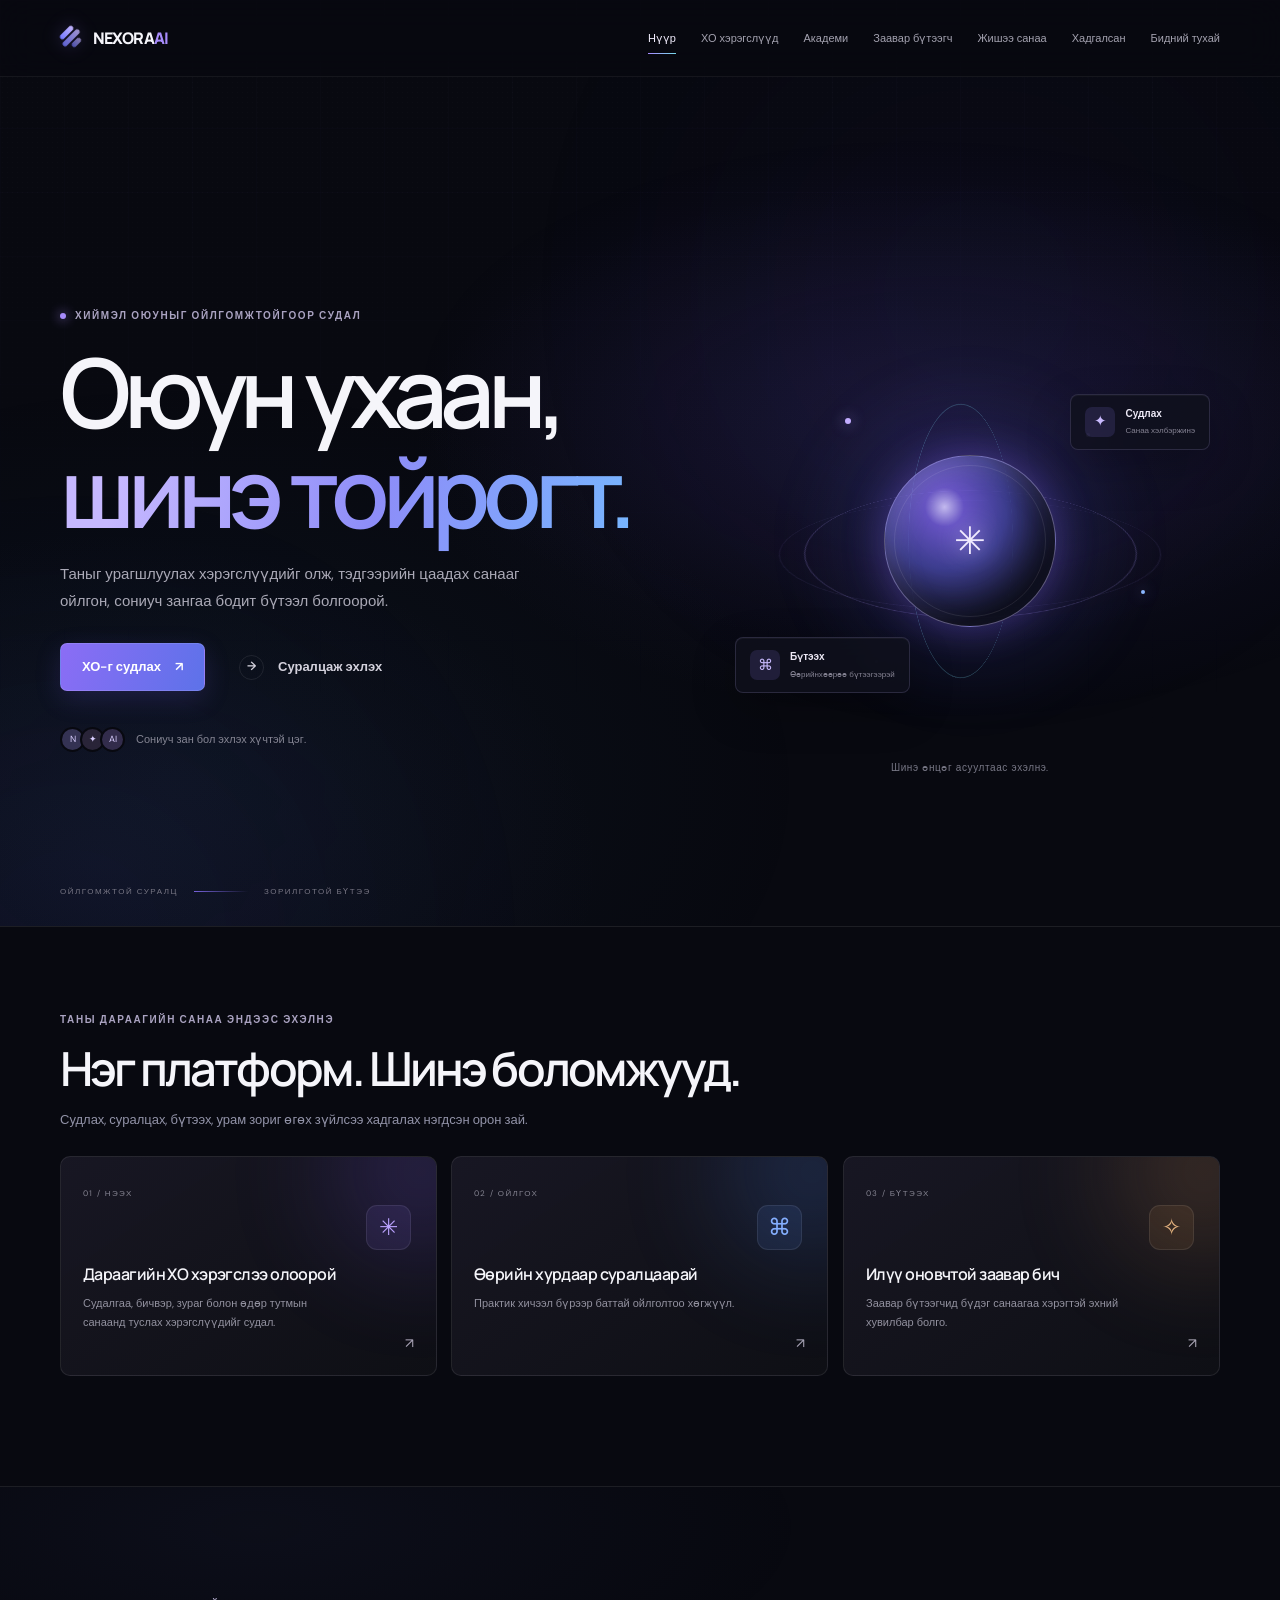
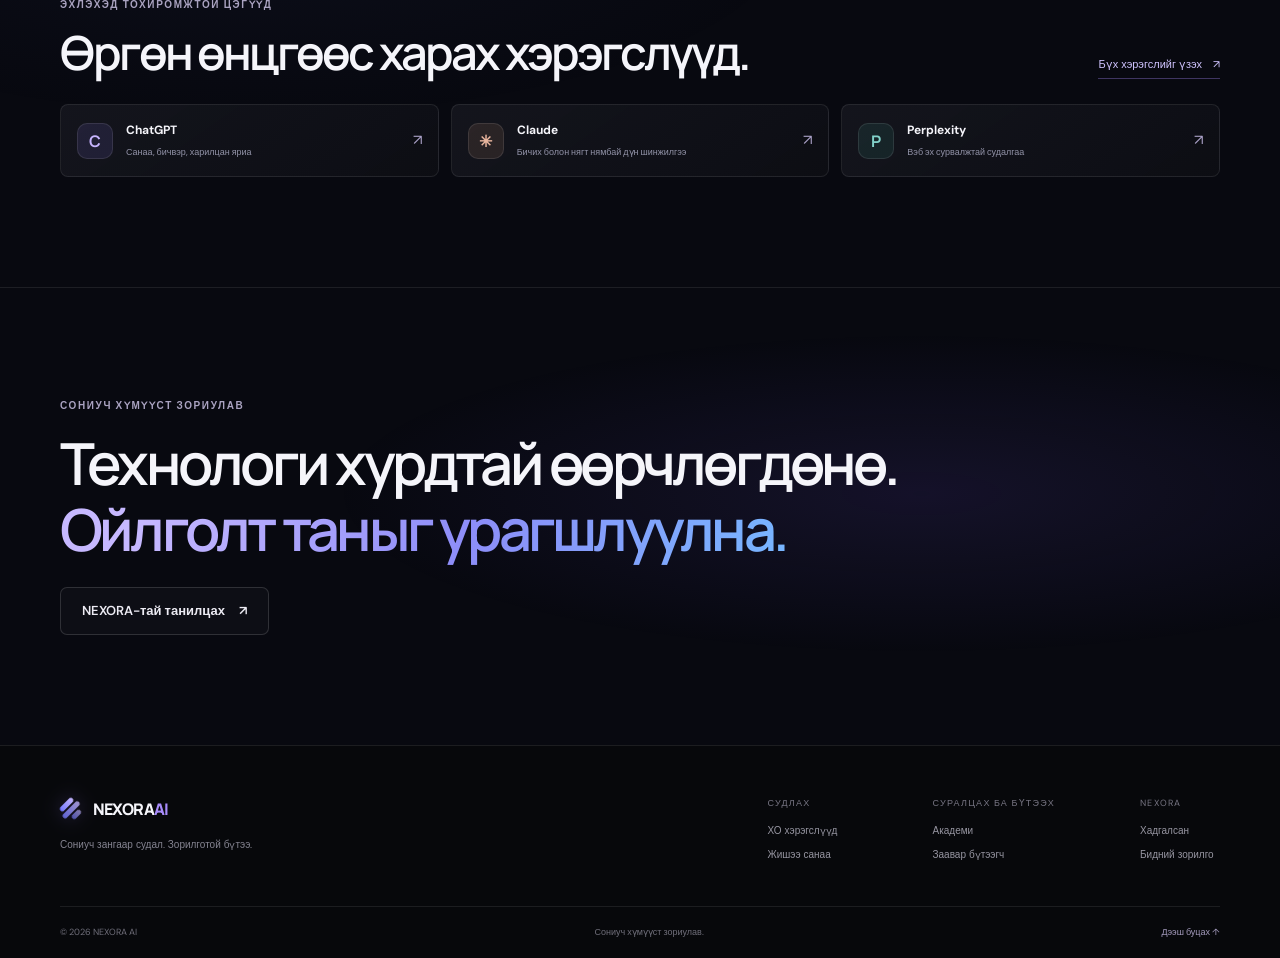
==== index.html @ a9dacac3 "Add files via upload" ====
<!doctype html>
<html lang="mn">
  <head>
    <meta charset="utf-8">
    <meta name="viewport" content="width=device-width, initial-scale=1">
    <meta name="theme-color" content="#080910">
    <meta name="description" content="NEXORA AI-тай хамт хиймэл оюуныг судалж, хэрэгтэй хэрэгслүүдийг олж, ойлгомжтой суралцан, санаагаа бүтээгээрэй.">
    <title>NEXORA AI — Оюун ухааны тойрогт</title>
    <link rel="preconnect" href="https://fonts.googleapis.com">
    <link rel="preconnect" href="https://fonts.gstatic.com" crossorigin>
    <link href="https://fonts.googleapis.com/css2?family=DM+Sans:wght@400;500;600;700&family=Manrope:wght@400;500;600;700;800&display=swap" rel="stylesheet">
    <link rel="stylesheet" href="css/style.css">
    <link rel="stylesheet" href="css/multipage.css">
    <script src="js/navigation.js" defer></script>
    <script src="js/tools.js" defer></script>
    <script src="js/prompts.js" defer></script>
    <script src="js/main.js" defer></script>
  </head>
  <body data-page="home">
    <a class="skip-link" href="#main">Үндсэн агуулга руу шилжих</a>
    <div id="site-header"></div>
    <main id="main">
      <section class="hero section-shell home-hero">
        <div class="hero-glow hero-glow-one" aria-hidden="true"></div>
        <div class="hero-glow hero-glow-two" aria-hidden="true"></div>
        <div class="hero-grid container">
          <div class="hero-copy reveal">
            <p class="eyebrow"><span class="eyebrow-dot"></span> Хиймэл оюуныг ойлгомжтойгоор судал</p>
            <h1>Оюун ухаан,<br><span class="gradient-text">шинэ тойрогт.</span></h1>
            <p class="hero-lede">Таныг урагшлуулах хэрэгслүүдийг олж, тэдгээрийн цаадах санааг ойлгон, сониуч зангаа бодит бүтээл болгоорой.</p>
            <div class="hero-actions">
              <a class="button button-primary magnetic" href="explore.html">ХО-г судлах <span aria-hidden="true">↗</span></a>
              <a class="button button-quiet" href="academy.html"><span class="play-icon" aria-hidden="true">→</span> Суралцаж эхлэх</a>
            </div>
            <div class="hero-proof"><div class="avatar-stack" aria-hidden="true"><span>N</span><span>✦</span><span>AI</span></div><p>Сониуч зан бол эхлэх хүчтэй цэг.</p></div>
          </div>
          <div class="hero-art hero-orb reveal" aria-label="Тойрог цагирагуудаар хүрээлэгдсэн, гэрэлтэх хиймэл оюуны цөм">
            <div class="orb-halo"></div><div class="orb-ring orb-ring-a"></div><div class="orb-ring orb-ring-b"></div><div class="orb-ring orb-ring-c"></div>
            <div class="orb-core"><span>✳</span></div>
            <span class="orb-particle particle-a"></span><span class="orb-particle particle-b"></span><span class="orb-particle particle-c"></span><span class="orb-particle particle-d"></span>
            <div class="orb-card orb-card-top"><span class="orb-card-icon">✦</span><span><b>Судлах</b><small>Санаа хэлбэржинэ</small></span></div>
            <div class="orb-card orb-card-bottom"><span class="orb-card-icon">⌘</span><span><b>Бүтээх</b><small>Өөрийнхөөрөө бүтээгээрэй</small></span></div>
            <span class="art-caption">Шинэ өнцөг асуултаас эхэлнэ.</span>
          </div>
        </div>
        <div class="hero-bottom container"><span>ОЙЛГОМЖТОЙ СУРАЛЦ</span><span class="hero-bottom-line"></span><span>ЗОРИЛГОТОЙ БҮТЭЭ</span></div>
      </section>

      <section class="section section-featured">
        <div class="container">
          <div class="section-heading reveal"><div><p class="eyebrow">Таны дараагийн санаа эндээс эхэлнэ</p><h2>Нэг платформ. Шинэ боломжууд.</h2><p class="section-intro">Судлах, суралцах, бүтээх, урам зориг өгөх зүйлсээ хадгалах нэгдсэн орон зай.</p></div></div>
          <div class="featured-grid">
            <a class="featured-card featured-purple reveal" href="explore.html"><span class="feature-index">01 / НЭЭХ</span><span class="feature-symbol symbol-purple" aria-hidden="true">✳</span><h3>Дараагийн ХО хэрэгслээ олоорой</h3><p>Судалгаа, бичвэр, зураг болон өдөр тутмын санаанд туслах хэрэгслүүдийг судал.</p><span class="card-arrow" aria-hidden="true">↗</span></a>
            <a class="featured-card featured-blue reveal" href="academy.html"><span class="feature-index">02 / ОЙЛГОХ</span><span class="feature-symbol symbol-blue" aria-hidden="true">⌘</span><h3>Өөрийн хурдаар суралцаарай</h3><p>Практик хичээл бүрээр баттай ойлголтоо хөгжүүл.</p><span class="card-arrow" aria-hidden="true">↗</span></a>
            <a class="featured-card featured-amber reveal" href="prompt-studio.html"><span class="feature-index">03 / БҮТЭЭХ</span><span class="feature-symbol symbol-amber" aria-hidden="true">✧</span><h3>Илүү оновчтой заавар бич</h3><p>Заавар бүтээгчид бүдэг санаагаа хэрэгтэй эхний хувилбар болго.</p><span class="card-arrow" aria-hidden="true">↗</span></a>
          </div>
        </div>
      </section>

      <section class="section home-tools">
        <div class="container">
          <div class="section-heading reveal"><div><p class="eyebrow">Эхлэхэд тохиромжтой цэгүүд</p><h2>Өргөн өнцгөөс харах хэрэгслүүд.</h2></div><a class="text-link" href="explore.html">Бүх хэрэгслийг үзэх <span aria-hidden="true">↗</span></a></div>
          <div class="home-tool-grid">
            <a class="home-tool-card reveal" href="explore.html"><span class="tool-logo tone-violet">C</span><span><b>ChatGPT</b><small>Санаа, бичвэр, харилцан яриа</small></span><span class="card-arrow">↗</span></a>
            <a class="home-tool-card reveal" href="explore.html"><span class="tool-logo tone-coral">✳</span><span><b>Claude</b><small>Бичих болон нягт нямбай дүн шинжилгээ</small></span><span class="card-arrow">↗</span></a>
            <a class="home-tool-card reveal" href="explore.html"><span class="tool-logo tone-teal">P</span><span><b>Perplexity</b><small>Вэб эх сурвалжтай судалгаа</small></span><span class="card-arrow">↗</span></a>
          </div>
        </div>
      </section>
      <section class="section home-manifesto">
        <div class="container manifesto-layout reveal"><p class="eyebrow">Сониуч хүмүүст зориулав</p><h2>Технологи хурдтай өөрчлөгдөнө.<br><span class="gradient-text">Ойлголт таныг урагшлуулна.</span></h2><a class="button button-outline" href="about.html">NEXORA-тай танилцах <span aria-hidden="true">↗</span></a></div>
      </section>
    </main>
    <div id="site-footer"></div>
  </body>
</html>
---- css/style.css ----
:root {
  color-scheme: dark;
  --bg: #080910;
  --surface: #0d0f19;
  --surface-raised: #141724;
  --line: rgba(255, 255, 255, 0.085);
  --text: #f5f5fa;
  --muted: #9293a8;
  --faint: #696a78;
  --purple: #9b7bff;
  --blue: #648bff;
  --font-display: "Manrope", "DM Sans", sans-serif;
  --font-body: "DM Sans", sans-serif;
  --container: 1160px;
}

* { box-sizing: border-box; }
html { scroll-behavior: smooth; scroll-padding-top: 86px; }
body { margin: 0; background: var(--bg); color: var(--text); font-family: var(--font-body); font-size: 15px; line-height: 1.65; -webkit-font-smoothing: antialiased; }
body::before { position: fixed; inset: 0; z-index: -1; background-image: radial-gradient(rgba(255,255,255,.028) .65px, transparent .65px); background-size: 5px 5px; content: ""; pointer-events: none; }
a { color: inherit; text-decoration: none; }
button, input, textarea { font: inherit; }
button, a { -webkit-tap-highlight-color: transparent; }
button:focus-visible, a:focus-visible, input:focus-visible, textarea:focus-visible, summary:focus-visible { outline: 2px solid #a78bfa; outline-offset: 4px; }
::selection { color: #fff; background: #6650bd; }
.container { width: min(var(--container), calc(100% - 48px)); margin-inline: auto; }
.section-shell { position: relative; overflow: hidden; }
.section { padding: 110px 0; }
.sr-only { position: absolute; width: 1px; height: 1px; overflow: hidden; clip: rect(0,0,0,0); white-space: nowrap; clip-path: inset(50%); }
.skip-link { position: fixed; top: 12px; left: 12px; z-index: 20; padding: 10px 16px; transform: translateY(-160%); border-radius: 8px; background: #fff; color: #08090d; }
.skip-link:focus { transform: translateY(0); }
.site-header { position: fixed; inset: 0 0 auto; z-index: 10; border-bottom: 1px solid transparent; background: rgba(8,9,13,.72); backdrop-filter: blur(18px); transition: border-color .25s, background .25s; }
.site-header.is-scrolled { border-color: var(--line); background: rgba(8,9,13,.92); }
.nav-shell { display: flex; height: 76px; align-items: center; justify-content: space-between; }
.brand { display: inline-flex; align-items: center; gap: 10px; font-family: var(--font-display); font-size: 16px; font-weight: 800; letter-spacing: -.055em; }
.brand-accent { color: #a78bfa; }
.brand-mark { display: inline-flex; width: 23px; height: 23px; align-items: center; justify-content: center; gap: 2px; transform: rotate(45deg); }
.brand-mark span { width: 5px; height: 17px; border-radius: 5px; background: linear-gradient(180deg,#c4b5fd,#7177ff); }
.brand-mark span:nth-child(2) { height: 22px; opacity: .8; }
.brand-mark span:nth-child(3) { height: 11px; opacity: .65; }
.nav-links { display: flex; align-items: center; gap: 31px; }
.nav-links a { color: #a3a2af; font-size: 12px; transition: color .2s; }
.nav-links a:hover, .footer-links a:hover { color: #fff; }
.nav-mobile-contact { display: none; }
.button { display: inline-flex; min-height: 48px; align-items: center; justify-content: center; gap: 14px; padding: 0 21px; border: 1px solid transparent; border-radius: 7px; cursor: pointer; font-size: 13px; font-weight: 600; transition: transform .2s, border-color .2s, background .2s, box-shadow .2s; }
.button:hover { transform: translateY(-2px); }
.button-primary { border-color: rgba(255,255,255,.12); background: linear-gradient(110deg,#8b6df5,#5d72e9); box-shadow: 0 8px 26px rgba(104,87,224,.19); color: #fff; }
.button-primary:hover { box-shadow: 0 10px 32px rgba(104,87,224,.33); }
.button-outline { border-color: rgba(255,255,255,.14); background: rgba(255,255,255,.025); color: #ecebf3; }
.button-outline:hover { border-color: rgba(167,139,250,.55); background: rgba(167,139,250,.08); }
.button-small { min-height: 38px; padding-inline: 15px; font-size: 11px; }
.button-quiet { color: #d3d1dc; }
.play-icon { display: inline-grid; width: 25px; height: 25px; place-items: center; border: 1px solid var(--line); border-radius: 50%; font-size: 12px; }
.menu-toggle { display: none; }

.hero { min-height: 760px; padding-top: 76px; background: radial-gradient(ellipse at 74% 44%,rgba(67,58,139,.16),transparent 40%), radial-gradient(ellipse at 8% 93%,rgba(72,49,131,.11),transparent 30%); }
.hero-grid { position: relative; z-index: 1; display: grid; min-height: 630px; grid-template-columns: 1fr .95fr; align-items: center; gap: 28px; padding-top: 56px; }
.hero-copy { max-width: 580px; padding-bottom: 22px; }
.eyebrow { display: flex; align-items: center; gap: 9px; margin: 0 0 18px; color: #aaa3c1; font-size: 10px; font-weight: 600; letter-spacing: .16em; text-transform: uppercase; }
.eyebrow-dot { width: 6px; height: 6px; border-radius: 50%; background: #a78bfa; box-shadow: 0 0 12px #a78bfa; }
h1, h2, h3, h4, p { margin-top: 0; }
h1, h2, h3 { font-family: var(--font-display); }
h1 { max-width: 670px; margin-bottom: 20px; font-size: clamp(48px,6.3vw,82px); font-weight: 600; letter-spacing: -.075em; line-height: 1.035; }
.gradient-text { background: linear-gradient(105deg,#c6b8ff 12%,#8d8df8 56%,#77b6ff 100%); background-clip: text; -webkit-text-fill-color: transparent; }
.hero-lede { max-width: 485px; margin-bottom: 28px; color: #aaa9b6; font-size: 15px; line-height: 1.8; }
.hero-actions { display: flex; flex-wrap: wrap; align-items: center; gap: 12px; }
.hero-proof { display: flex; align-items: center; gap: 11px; margin-top: 36px; }
.hero-proof p { margin: 0; color: #858593; font-size: 11px; }
.avatar-stack { display: flex; }
.avatar-stack span { display: grid; width: 25px; height: 25px; margin-left: -5px; place-items: center; border: 2px solid var(--bg); border-radius: 50%; background: #292438; color: #d9ceff; font-size: 9px; }
.avatar-stack span:first-child { margin-left: 0; background: #343253; }
.avatar-stack span:last-child { background: #322c4b; }
.hero-art { position: relative; width: min(100%,500px); height: 490px; justify-self: end; }
.art-orbit { position: absolute; top: 50%; left: 50%; border: 1px solid rgba(182,166,255,.16); border-radius: 50%; opacity: .7; transform: translate(-50%,-50%); }
.orbit-outer { width: 395px; height: 395px; box-shadow: 0 0 80px rgba(119,104,224,.08), inset 0 0 70px rgba(119,104,224,.05); }
.orbit-middle { width: 330px; height: 330px; border-color: rgba(153,154,255,.18); }
.orbit-inner { width: 270px; height: 270px; border-color: rgba(138,162,255,.2); }
.hero-art.is-orbit-active .orbit-outer { animation: orbit-pulse 7.2s ease-in-out infinite; }
.hero-art.is-orbit-active .orbit-middle { animation: orbit-pulse 9.1s ease-in-out -2.4s infinite; }
.hero-art.is-orbit-active .orbit-inner { animation: orbit-pulse 6.4s ease-in-out -1.6s infinite; }
.art-center { position: absolute; top: 50%; left: 50%; display: flex; width: 160px; height: 160px; flex-direction: column; align-items: center; justify-content: center; gap: 10px; overflow: hidden; border: 1px solid rgba(191,178,255,.23); border-radius: 50%; background: radial-gradient(circle at 50% 30%,rgba(122,104,229,.23),rgba(17,17,29,.92) 68%); box-shadow: 0 0 65px rgba(123,97,228,.22), inset 0 0 35px rgba(135,116,237,.11); transform: translate(calc(-50% + var(--core-x, 0px)),calc(-50% + var(--core-y, 0px))); transition: transform .22s ease-out; }
.art-center::before { position: absolute; inset: -35%; z-index: 0; border-radius: 50%; background: radial-gradient(circle at var(--light-x,50%) var(--light-y,38%),rgba(185,154,255,.38),transparent 43%), radial-gradient(circle at 55% 60%,rgba(91,93,222,.2),transparent 60%); content: ""; opacity: .7; }
.hero-art.is-orbit-active .art-center { animation: core-breathe 8s ease-in-out infinite; }
.art-center > * { position: relative; z-index: 1; }
.center-spark { color: #c4b5fd; font-size: 36px; line-height: 1; text-shadow: 0 0 25px rgba(184,164,255,.65); transform-origin: center; }
.hero-art.is-orbit-active .center-spark { animation: core-spark-rotate 14s ease-in-out infinite; }
.center-label { color: #c5c1d9; font-size: 8px; letter-spacing: .18em; line-height: 1.6; text-align: center; }
.art-node { position: absolute; z-index: 1; display: flex; min-width: 88px; min-height: 42px; align-items: center; gap: 8px; padding: 0 11px; border: 1px solid rgba(255,255,255,.1); border-radius: 7px; background: rgba(17,18,28,.88); box-shadow: 0 8px 30px rgba(0,0,0,.25); color: #b7aaff; font-size: 9px; transition: border-color .25s,box-shadow .25s,background .25s; }
.art-node:hover { border-color: rgba(177,151,255,.6); background: rgba(30,26,48,.94); box-shadow: 0 8px 30px rgba(0,0,0,.25),0 0 22px rgba(153,120,255,.19); }
.art-node span { color: #9c9baa; font-size: 8px; letter-spacing: .1em; }
.node-top { top: 47px; left: 50%; transform: translateX(-50%); }
.node-right { top: 53%; right: 3px; }
.node-bottom { bottom: 45px; left: 50%; transform: translateX(-50%); }
.hero-art.is-orbit-active .node-top { animation: float-top 7s ease-in-out infinite; }
.hero-art.is-orbit-active .node-right { animation: float-right 8s ease-in-out -1.8s infinite; }
.hero-art.is-orbit-active .node-bottom { animation: float-bottom 7.6s ease-in-out -2.7s infinite; }
.art-star { position: absolute; color: #b8a8ff; }
.star-one { top: 97px; right: 80px; font-size: 18px; }
.star-two { bottom: 104px; left: 63px; font-size: 22px; color: #8db4ff; }
.hero-art.is-orbit-active .star-one { animation: star-twinkle 7s ease-in-out infinite; }
.hero-art.is-orbit-active .star-two { animation: star-twinkle 8s ease-in-out -1.9s infinite; }
.art-caption { position: absolute; right: 0; bottom: 0; left: 0; color: #777785; font-size: 10px; letter-spacing: .06em; text-align: center; }
.hero-glow { position: absolute; width: 400px; height: 400px; border-radius: 50%; background: #684ce8; filter: blur(160px); opacity: .07; pointer-events: none; }
.hero-glow-one { top: 2%; right: 8%; }
.hero-glow-two { bottom: -25%; left: -10%; background: #337cfa; }
.hero-bottom { display: flex; align-items: center; gap: 16px; padding-bottom: 28px; color: #777684; font-size: 8px; letter-spacing: .19em; }
.hero-bottom-line { width: 54px; height: 1px; background: linear-gradient(90deg,#7662da,transparent); }
@keyframes orbit-pulse { 0%,100% { opacity: .38; box-shadow: 0 0 18px rgba(130,113,239,.025), inset 0 0 24px rgba(119,104,224,.015); } 50% { opacity: .88; box-shadow: 0 0 45px rgba(130,113,239,.12), inset 0 0 42px rgba(119,104,224,.055); } }
@keyframes core-breathe { 0%,100% { box-shadow: 0 0 56px rgba(123,97,228,.18),inset 0 0 30px rgba(135,116,237,.09); } 50% { box-shadow: 0 0 78px rgba(145,112,255,.3),inset 0 0 44px rgba(153,132,255,.16); } }
@keyframes core-spark-rotate { 0%,35%,100% { transform: rotate(0deg) scale(1); } 50% { transform: rotate(9deg) scale(1.05); } 65% { transform: rotate(-5deg) scale(1.02); } }
@keyframes float-top { 0%,100% { transform: translate(-50%,0); } 50% { transform: translate(-50%,-5px); } }
@keyframes float-right { 0%,100% { transform: translateY(0); } 50% { transform: translateY(-5px); } }
@keyframes float-bottom { 0%,100% { transform: translate(-50%,0); } 50% { transform: translate(-50%,5px); } }
@keyframes star-twinkle { 0%,100% { opacity: .48; transform: scale(.88) rotate(-8deg); } 50% { opacity: 1; transform: scale(1.12) rotate(12deg); } }

.section-featured { padding-top: 85px; border-top: 1px solid var(--line); }
.section-heading { display: flex; align-items: end; justify-content: space-between; gap: 26px; margin-bottom: 38px; }
.section-heading .eyebrow { margin-bottom: 12px; }
.section-heading h2, .about-copy h2, .contact-copy h2 { margin-bottom: 0; font-size: clamp(32px,4vw,47px); font-weight: 600; letter-spacing: -.06em; line-height: 1.15; }
.section-intro { max-width: 580px; margin: 13px 0 0; color: var(--muted); font-size: 13px; line-height: 1.8; }
.text-link { display: inline-flex; flex: 0 0 auto; align-items: center; gap: 11px; padding-bottom: 5px; border-bottom: 1px solid rgba(167,139,250,.35); color: #d0c4ff; font-size: 11px; transition: color .2s, border-color .2s; }
.text-link:hover { border-color: #b7a5ff; color: #fff; }
.featured-grid { display: grid; grid-template-columns: repeat(3,1fr); gap: 14px; }
.featured-card { position: relative; min-height: 220px; overflow: hidden; padding: 22px; border: 1px solid var(--line); border-radius: 10px; background: linear-gradient(145deg,rgba(25,24,36,.94),rgba(15,16,22,.95)); transition: transform .25s,border-color .25s,box-shadow .25s; }
.featured-card:hover { transform: translateY(-5px); border-color: rgba(167,139,250,.3); box-shadow: 0 18px 45px rgba(0,0,0,.19),0 0 30px rgba(131,105,242,.07); }
.featured-card::after { position: absolute; top: -75px; right: -75px; width: 180px; height: 180px; border-radius: 50%; background: var(--card-glow); content: ""; filter: blur(55px); opacity: .2; }
.featured-purple { --card-glow: #805bf6; }
.featured-blue { --card-glow: #4a81ef; }
.featured-amber { --card-glow: #d49155; }
.feature-index, .card-kicker, .footer-label { color: #858492; font-size: 8px; letter-spacing: .17em; }
.feature-symbol { position: absolute; top: 48px; right: 25px; display: grid; width: 45px; height: 45px; place-items: center; border: 1px solid rgba(255,255,255,.09); border-radius: 11px; font-size: 23px; }
.symbol-purple { color: #c2acff; background: rgba(151,119,255,.1); }
.symbol-blue { color: #8cb4ff; background: rgba(98,145,255,.1); }
.symbol-amber { color: #e6b684; background: rgba(215,151,82,.1); }
.featured-card h3 { position: relative; z-index: 1; margin: 57px 0 7px; font-size: 16px; font-weight: 600; letter-spacing: -.035em; }
.featured-card p { position: relative; z-index: 1; max-width: 260px; margin: 0; color: #92919f; font-size: 11px; line-height: 1.7; }
.card-arrow { position: absolute; right: 22px; bottom: 20px; color: #aaa6b7; font-size: 14px; }

.section-explore { background: linear-gradient(180deg,rgba(14,14,20,.25),rgba(12,13,19,.78)); }
.section-heading-centered { display: flex; flex-direction: column; align-items: center; margin-bottom: 45px; text-align: center; }
.section-heading-centered .eyebrow { justify-content: center; }
.section-heading-centered .section-intro { max-width: 570px; }
.concept-grid { display: grid; grid-template-columns: repeat(3,1fr); gap: 13px; }
.concept-card { position: relative; min-height: 235px; padding: 24px 22px; overflow: hidden; border: 1px solid var(--line); border-radius: 9px; background: linear-gradient(145deg,rgba(21,22,30,.92),rgba(14,15,21,.95)); }
.concept-card h3 { margin: 19px 0 8px; font-size: 15px; font-weight: 600; letter-spacing: -.03em; }
.concept-card p { margin-bottom: 0; color: #9796a3; font-size: 11px; line-height: 1.8; }
.concept-wide { grid-column: span 2; display: grid; min-height: 250px; grid-template-columns: .85fr 1.15fr; align-items: center; gap: 24px; }
.concept-wide h3 { margin-top: 11px; font-size: 19px; }
.concept-number { position: absolute; top: 21px; right: 21px; color: #5f5e6b; font-size: 9px; letter-spacing: .12em; }
.concept-icon { display: grid; width: 39px; height: 39px; place-items: center; border: 1px solid rgba(255,255,255,.09); border-radius: 10px; font-size: 21px; }
.icon-blue { color: #91b9ff; background: rgba(96,146,255,.1); }
.icon-purple { color: #c5adff; background: rgba(160,119,255,.1); }
.icon-pink { color: #ff9fca; background: rgba(243,103,166,.09); }
.icon-amber { color: #f0bf7a; background: rgba(224,162,83,.09); }
.neural-art { position: relative; display: grid; width: 180px; height: 158px; margin: auto; place-items: center; }
.neural-art b { z-index: 1; display: grid; width: 53px; height: 53px; place-items: center; border: 1px solid rgba(186,163,255,.35); border-radius: 50%; background: radial-gradient(circle,#312958,#171622); color: #d1c0ff; font-size: 17px; box-shadow: 0 0 35px rgba(147,114,255,.18); }
.neural-art i { position: absolute; width: 8px; height: 8px; border: 1px solid #aaa1ff; border-radius: 50%; background: #282342; box-shadow: 0 0 11px rgba(171,155,255,.55); }
.neural-art i:nth-of-type(1) { top: 19px; left: 42px; }.neural-art i:nth-of-type(2) { top: 34px; right: 29px; }.neural-art i:nth-of-type(3) { right: 20px; bottom: 39px; }.neural-art i:nth-of-type(4) { bottom: 20px; left: 54px; }.neural-art i:nth-of-type(5) { top: 75px; left: 13px; }.neural-art i:nth-of-type(6) { top: 9px; left: 94px; }
.neural-line { position: absolute; width: 115px; height: 1px; background: linear-gradient(90deg,transparent,rgba(165,147,255,.4),transparent); }
.neural-line:nth-child(1) { transform: rotate(30deg); }.neural-line:nth-child(2) { transform: rotate(-32deg); }.neural-line:nth-child(3) { transform: rotate(90deg); }
.everyday-visual { display: grid; height: 155px; grid-template-columns: repeat(2,1fr); align-content: center; gap: 9px; }
.everyday-visual span { display: flex; min-height: 51px; align-items: center; justify-content: center; border: 1px solid rgba(255,255,255,.07); border-radius: 7px; background: rgba(255,255,255,.018); color: #9d9bab; font-size: 8px; letter-spacing: .12em; }
.everyday-visual span:nth-child(1) { color: #c4adff; }.everyday-visual span:nth-child(2) { color: #8fb9ff; }.everyday-visual span:nth-child(3) { color: #90d9d4; }.everyday-visual span:nth-child(4) { color: #e9bd8c; }
.balance-strip { display: grid; grid-template-columns: 1fr 1fr; gap: 18px; margin-top: 18px; padding: 22px 24px; border: 1px solid var(--line); border-radius: 9px; background: rgba(18,19,25,.75); }
.balance-strip > div { display: flex; align-items: start; gap: 14px; }
.balance-strip h3 { margin: 0 0 5px; font-size: 12px; }
.balance-strip p { margin: 0; color: #8e8d9a; font-size: 10px; line-height: 1.7; }
.balance-icon { display: grid; width: 24px; height: 24px; flex: 0 0 auto; place-items: center; border-radius: 50%; background: rgba(115,210,166,.1); color: #80d5a9; }
.balance-minus { background: rgba(233,162,126,.1); color: #e4a77e; }

.section-tools { border-top: 1px solid var(--line); background: radial-gradient(ellipse at 75% 15%,rgba(49,59,114,.08),transparent 42%); }
.directory-count, .prompt-count { padding: 7px 11px; border: 1px solid var(--line); border-radius: 5px; color: #a6a4b1; font-size: 10px; white-space: nowrap; }
.directory-controls { display: flex; flex-wrap: wrap; align-items: center; justify-content: space-between; gap: 14px; margin-bottom: 22px; }
.search-field { display: flex; width: min(270px,100%); min-height: 40px; align-items: center; gap: 9px; padding: 0 12px; border: 1px solid var(--line); border-radius: 6px; background: rgba(18,19,26,.8); color: #8d8b99; }
.search-field > span:first-child { font-size: 19px; }
.search-field input { width: 100%; border: 0; outline: 0; background: transparent; color: var(--text); font-size: 11px; }
.search-field input::placeholder { color: #747380; }
.search-field:focus-within { border-color: rgba(167,139,250,.55); }
.filter-group { display: flex; flex-wrap: wrap; gap: 6px; }
.filter-chip { min-height: 31px; padding: 0 11px; border: 1px solid transparent; border-radius: 5px; background: transparent; color: #92919f; cursor: pointer; font-size: 10px; transition: .2s; }
.filter-chip:hover { border-color: var(--line); color: #dedce6; }
.filter-chip.is-active { border-color: rgba(167,139,250,.25); background: rgba(153,126,244,.11); color: #d0c2ff; }
.tool-grid { display: grid; grid-template-columns: repeat(4,1fr); gap: 12px; }
.tool-card { display: flex; min-height: 246px; flex-direction: column; padding: 18px; border: 1px solid var(--line); border-radius: 8px; background: linear-gradient(150deg,rgba(22,23,31,.94),rgba(15,16,22,.96)); transition: transform .22s,border-color .22s,box-shadow .22s; }
.tool-card:hover { transform: translateY(-4px); border-color: rgba(154,137,231,.27); box-shadow: 0 14px 35px rgba(0,0,0,.18); }
.tool-card-top, .prompt-card-top { display: flex; align-items: center; justify-content: space-between; }
.tool-logo { display: grid; width: 36px; height: 36px; place-items: center; border: 1px solid rgba(255,255,255,.1); border-radius: 10px; font-family: var(--font-display); font-size: 16px; font-weight: 700; }
.tone-violet { color: #c7b5ff; background: rgba(150,122,255,.12); }.tone-coral { color: #e9b69e; background: rgba(221,153,124,.12); }.tone-blue { color: #a2b9ff; background: rgba(111,134,255,.12); }.tone-cyan { color: #86d6de; background: rgba(86,193,201,.1); }.tone-teal { color: #83d2ca; background: rgba(72,183,165,.1); }.tone-slate { color: #d2d3e2; background: rgba(159,164,196,.1); }.tone-amber { color: #e6bd84; background: rgba(207,155,82,.1); }
.tool-category, .prompt-category { padding: 4px 8px; border: 1px solid rgba(255,255,255,.07); border-radius: 4px; color: #92919e; font-size: 8px; }
.tool-card h3 { margin: 17px 0 6px; font-size: 14px; font-weight: 600; letter-spacing: -.03em; }
.tool-description { min-height: 53px; margin: 0 0 12px; color: #9493a0; font-size: 10px; line-height: 1.7; }
.tool-features { display: flex; flex-wrap: wrap; gap: 5px; margin: auto 0 15px; padding: 0; list-style: none; }
.tool-features li { padding: 4px 6px; border-radius: 3px; background: rgba(255,255,255,.035); color: #aaa8b5; font-size: 8px; }
.tool-link { display: flex; align-items: center; justify-content: space-between; padding-top: 11px; border-top: 1px solid var(--line); color: #c7b9ff; font-size: 10px; }
.tool-link span { font-size: 13px; }
.directory-note { margin: 18px 0 0; color: #72717d; font-size: 9px; }
.no-results { padding: 28px; border: 1px dashed var(--line); border-radius: 8px; color: var(--muted); font-size: 12px; text-align: center; }

.section-learning { border-top: 1px solid var(--line); background: linear-gradient(180deg,rgba(14,14,20,.75),rgba(9,10,14,.98)); }
.section-heading-learning { align-items: center; }
.learning-mark { color: rgba(176,157,255,.16); font-family: var(--font-display); font-size: 90px; font-weight: 800; letter-spacing: -.1em; line-height: 1; }
.learning-mark span { color: rgba(122,168,255,.35); }
.lesson-grid { display: grid; grid-template-columns: 1fr 1fr; gap: 11px; }
.lesson-card { align-self: start; border: 1px solid var(--line); border-radius: 8px; background: rgba(18,19,25,.82); transition: border-color .2s,background .2s; }
.lesson-card[open] { border-color: rgba(160,139,241,.25); background: rgba(22,22,31,.94); }
.lesson-card summary { position: relative; display: flex; flex-direction: column; padding: 18px 20px 19px; cursor: pointer; list-style: none; }
.lesson-card summary::-webkit-details-marker { display: none; }
.lesson-top { display: flex; align-items: center; justify-content: space-between; margin-bottom: 15px; }
.lesson-number { color: #b8a5ff; font-size: 10px; }
.lesson-tag { color: #777684; font-size: 8px; letter-spacing: .13em; }
.lesson-title { padding-right: 25px; font-family: var(--font-display); font-size: 14px; font-weight: 600; }
.lesson-summary { margin-top: 4px; color: #9695a2; font-size: 10px; }
.lesson-toggle { position: absolute; right: 20px; bottom: 20px; color: #aaa0cc; font-size: 18px; transition: transform .2s; }
.lesson-card[open] .lesson-toggle { transform: rotate(45deg); }
.lesson-content { padding: 0 20px 20px; border-top: 1px solid var(--line); }
.lesson-content p { margin: 14px 0 0; color: #a19fac; font-size: 11px; line-height: 1.8; }
.lesson-content h4 { margin: 17px 0 -7px; color: #d6cbff; font-size: 10px; font-weight: 600; }
.section-prompts { border-top: 1px solid var(--line); background: radial-gradient(ellipse at 30% 12%,rgba(85,57,138,.09),transparent 42%); }
.prompt-grid { display: grid; grid-template-columns: repeat(3,1fr); gap: 12px; }
.prompt-card { display: flex; min-height: 260px; flex-direction: column; padding: 18px; border: 1px solid var(--line); border-radius: 8px; background: linear-gradient(145deg,rgba(21,22,30,.94),rgba(14,15,21,.96)); transition: transform .22s,border-color .22s; }
.prompt-card:hover { transform: translateY(-3px); border-color: rgba(167,139,250,.26); }
.prompt-spark { color: #bfaeff; font-size: 18px; }
.prompt-card h3 { margin: 17px 0 5px; font-size: 14px; font-weight: 600; letter-spacing: -.025em; }
.prompt-description { margin-bottom: 12px; color: #9493a0; font-size: 10px; }
.prompt-text { display: -webkit-box; max-height: 83px; margin: 0 0 15px; overflow: hidden; color: #aaa8b6; font-size: 10px; line-height: 1.7; white-space: pre-line; -webkit-box-orient: vertical; -webkit-line-clamp: 4; }
.copy-button { display: flex; min-height: 35px; align-items: center; justify-content: center; gap: 7px; margin-top: auto; border: 1px solid rgba(167,139,250,.2); border-radius: 5px; background: rgba(151,123,246,.08); color: #c8baff; cursor: pointer; font-size: 10px; transition: .2s; }
.copy-button:hover, .copy-button.is-copied { border-color: rgba(167,139,250,.48); background: rgba(151,123,246,.17); color: #eee8ff; }
.section-about { border-top: 1px solid var(--line); background: linear-gradient(100deg,rgba(16,16,23,.9),rgba(9,10,14,.98)); }
.about-layout { display: grid; grid-template-columns: .9fr 1.1fr; align-items: center; gap: clamp(50px,9vw,125px); }
.about-art { position: relative; display: grid; width: min(100%,400px); height: 355px; margin: auto; overflow: hidden; place-items: center; border: 1px solid var(--line); border-radius: 12px; background: radial-gradient(ellipse at 50% 48%,rgba(93,72,172,.2),transparent 58%),linear-gradient(145deg,#14141c,#0d0e13); }
.about-ring { position: absolute; width: 245px; height： 245px; border: 1px solid rgba(174,157,255,.22); border-radius： 50%; }
.ring-a { transform： scaleX(.62) rotate(45deg); }.ring-b { width： 185px; height： 185px; border-color： rgba(125,170,255,.2); transform： scaleX(.7) rotate(-35deg); }
.about-spark { z-index: 1; color: #c6b2ff; font-size: 64px; text-shadow: 0 0 45px rgba(163,136,255,.55); }
.about-word { position: absolute; bottom: 29px; left: 27px; color: #bdb1df; font-size: 9px; letter-spacing: .16em; line-height: 1.7; }
.about-coord { position: absolute; top: 27px; right: 25px; color: #777483; font-size: 8px; letter-spacing: .11em; line-height: 1.8; text-align: right; }
.about-copy h2 { max-width: 560px; margin-bottom: 22px; }
.about-copy > p:not(.eyebrow) { max-width: 570px; margin-bottom: 15px; color: #a09fab; font-size: 12px; line-height: 1.9; }
.about-copy .text-link { margin-top: 9px; }

.section-contact { border-top: 1px solid var(--line); background: radial-gradient(ellipse at 20% 65%,rgba(70,58,131,.12),transparent 45%); }
.contact-layout { display: grid; grid-template-columns: .9fr 1.1fr; gap: clamp(50px,10vw,140px); }
.contact-copy h2 { max-width: 440px; margin-bottom: 17px; }
.contact-copy > p:not(.eyebrow) { max-width: 400px; color: #a09fab; font-size: 12px; line-height: 1.9; }
.contact-note { display: flex; align-items: start; gap: 11px; margin-top: 27px; padding: 13px; border: 1px solid var(--line); border-radius: 7px; background: rgba(255,255,255,.02); }
.contact-note > span { color: #b7a2ff; }
.contact-note p { margin: 0; color: #92919e; font-size: 9px; line-height: 1.7; }
.contact-form { padding: 23px; border: 1px solid var(--line); border-radius: 9px; background: rgba(17,18,25,.85); }
.form-row { display: flex; flex-direction: column; gap: 7px; margin-bottom: 15px; }
.form-row label { color: #d3d1dc; font-size: 10px; font-weight: 500; }
.form-row input, .form-row textarea { width: 100%; padding: 11px 12px; border: 1px solid rgba(255,255,255,.09); border-radius: 5px; outline: 0; background: rgba(6,7,11,.5); color: #eeedf3; font-size: 11px; resize: vertical; }
.form-row input::placeholder, .form-row textarea::placeholder { color: #686875; }
.form-row input:focus, .form-row textarea:focus { border-color: rgba(167,139,250,.55); }
.field-hint { color: #747380; font-size: 9px; }
.form-submit { width: 100%; min-height: 41px; margin-top: 2px; }
.form-feedback { display: none; margin: 12px 0 0; padding: 10px; border: 1px solid rgba(115,210,166,.2); border-radius: 5px; background: rgba(115,210,166,.06); color: #a9e3c1; font-size: 10px; }
.form-feedback.is-visible { display: block; }
.form-feedback.is-error { border-color: rgba(238,127,137,.25); background: rgba(238,127,137,.07); color: #f0a6ad; }

.site-footer { border-top: 1px solid var(--line); background: #07080b; }
.footer-main { display: flex; justify-content: space-between; gap: 40px; padding-top: 45px; padding-bottom: 38px; }
.footer-brand p { margin: 12px 0 0; color: #858491; font-size: 10px; }
.footer-links { display: flex; gap: clamp(34px,7vw,85px); }
.footer-links > div { display: flex; min-width: 80px; flex-direction: column; gap: 8px; }
.footer-label { margin-bottom: 4px; }
.footer-links a { color: #9695a1; font-size: 10px; transition: color .2s; }
.footer-bottom { display: flex; min-height: 52px; align-items: center; justify-content: space-between; gap: 12px; border-top: 1px solid var(--line); color: #6f6e7a; font-size: 9px; }
.footer-bottom a { color: #a49bbd; }
.back-to-top { position: fixed; right: 22px; bottom: 22px; z-index: 8; display: grid; width: 39px; height: 39px; place-items: center; transform: translateY(12px); border: 1px solid rgba(255,255,255,.14); border-radius: 7px; background: rgba(21,21,30,.92); color: #d7cefa; cursor: pointer; opacity: 0; pointer-events: none; transition: opacity .2s,transform .2s,border-color .2s; }
.back-to-top.is-visible { transform: translateY(0); opacity: 1; pointer-events: auto; }
.back-to-top:hover { border-color: rgba(167,139,250,.5); }
.reveal { opacity: 0; transform: translateY(16px); transition: opacity .8s ease,transform .8s cubic-bezier(.2,.7,.2,1); }
.reveal.is-revealed { opacity: 1; transform: translateY(0); }

@media (max-width: 900px) {
  .nav-links { gap: 17px; }
  .hero { min-height: 700px; }
  .hero-grid { grid-template-columns: 1fr .8fr; gap: 8px; }
  .hero-art { height: 415px; transform: scale(.88); transform-origin: center right; }
  .orbit-outer { width: 350px; height: 350px; }
  .orbit-inner { width: 240px; height: 240px; }
  .tool-grid { grid-template-columns: repeat(2,1fr); }
  .about-layout { gap: 55px; }
}
@media (max-width: 700px) {
  html { scroll-padding-top: 70px; }
  .container { width: min(100% - 36px,var(--container)); }
  .section { padding: 78px 0; }
  .nav-shell { height: 66px; }
  .nav-cta { display: none; }
  .menu-toggle { display: flex; width: 38px; height: 38px; flex-direction: column; align-items: center; justify-content: center; gap: 6px; border: 1px solid var(--line); border-radius: 6px; background: rgba(255,255,255,.025); cursor: pointer; }
  .menu-toggle span { width: 15px; height: 1px; background: #d8d6e0; transition: transform .2s; }
  .menu-toggle[aria-expanded="true"] span:first-child { transform: translateY(3.5px) rotate(45deg); }
  .menu-toggle[aria-expanded="true"] span:last-child { transform: translateY(-3.5px) rotate(-45deg); }
  .nav-links { position: absolute; top: 65px; right: 0; left: 0; display: none; flex-direction: column; align-items: stretch; gap: 0; padding: 9px 18px 17px; border-bottom: 1px solid var(--line); background: rgba(9,10,15,.98); }
  .nav-links.is-open { display: flex; }
  .nav-links a { padding: 12px 4px; border-bottom: 1px solid rgba(255,255,255,.045); font-size: 13px; }
  .nav-links .nav-mobile-contact { display: block; border: 0; color: #c7b9ff; }
  .hero { min-height: auto; padding-top: 66px; }
  .hero-grid { min-height: 0; grid-template-columns: 1fr; gap: 0; padding-top: 87px; }
  .hero-copy { padding-bottom: 0; }
  h1 { max-width: 540px; font-size: clamp(48px,12vw,76px); }
  .hero-lede { max-width: 470px; font-size: 13px; }
  .hero-proof { margin-top: 26px; }
  .hero-art { width: min(100%,440px); height: 365px; justify-self: center; margin-top: 6px; transform: scale(.83); transform-origin: center center; }
  .hero-art.reveal.is-revealed { transform: scale(.83); }
  .art-caption { bottom: -11px; }
  .hero-bottom { padding-top: 11px; padding-bottom: 24px; font-size: 7px; }
  .section-heading { align-items: start; }
  .section-heading h2, .about-copy h2, .contact-copy h2 { font-size: clamp(30px,8vw,42px); }
  .section-heading > .text-link { margin-top: 30px; }
  .featured-grid { grid-template-columns: 1fr; }
  .featured-card { min-height: 190px; }
  .featured-card h3 { margin-top: 42px; }
  .concept-grid { grid-template-columns: 1fr 1fr; }
  .concept-wide { grid-column: span 2; }
  .concept-card { min-height: 220px; padding: 19px 16px; }
  .concept-card h3 { font-size: 13px; }
  .concept-card p { font-size: 10px; }
  .concept-wide h3 { font-size: 17px; }
  .neural-art { width: 140px; transform: scale(.86); }
  .everyday-visual { gap: 6px; }
  .everyday-visual span { min-height: 44px; font-size: 7px; }
  .balance-strip { grid-template-columns: 1fr; gap: 17px; padding: 18px; }
  .section-tools .section-heading, .section-prompts .section-heading { align-items: start; }
  .directory-controls { align-items: stretch; }
  .search-field { width: 100%; }
  .filter-group { gap: 4px; }
  .filter-chip { padding-inline: 8px; }
  .tool-grid { gap: 9px; }
  .tool-card { min-height: 254px; padding: 14px; }
  .tool-description { font-size: 9px; }
  .lesson-grid { grid-template-columns: 1fr; }
  .learning-mark { font-size: 64px; }
  .prompt-grid { grid-template-columns: repeat(2,1fr); gap: 9px; }
  .prompt-card { min-height: 270px; padding: 14px; }
  .prompt-card h3 { font-size: 12px; }
  .prompt-description { min-height: 31px; font-size: 9px; }
  .prompt-text { font-size: 9px; }
  .about-layout, .contact-layout { grid-template-columns: 1fr; gap: 34px; }
  .about-art { width: 100%; max-width: 430px; height: 280px; }
  .about-copy > p:not(.eyebrow), .contact-copy > p:not(.eyebrow) { font-size: 11px; }
  .contact-form { padding: 18px; }
  .footer-main { flex-direction: column; gap: 31px; }
  .footer-links { justify-content: space-between; gap: 14px; }
}
@media (max-width: 420px) {
  .container { width: calc(100% - 30px); }
  .hero-grid { padding-top: 70px; }
  .hero-art { width: 390px; max-width: 125vw; margin-left: 50%; transform: translateX(-50%) scale(.78); transform-origin: center center; }
  .hero-art.reveal.is-revealed { transform: translateX(-50%) scale(.78); }
  .hero-actions { align-items: stretch; }
  .hero-actions .button { min-height: 44px; padding-inline: 14px; font-size: 11px; }
  .section-heading { flex-direction: column; gap: 13px; }
  .section-heading > .text-link { margin-top: 0; }
  .concept-grid { grid-template-columns: 1fr; }
  .concept-wide { grid-column: span 1; grid-template-columns: .8fr 1.2fr; gap: 6px; }
  .concept-card { min-height: 195px; }
  .concept-wide { min-height: 215px; }
  .neural-art { width: 120px; transform: scale(.75); }
  .everyday-visual { grid-template-columns: 1fr; height: auto; }
  .everyday-visual span { min-height: 33px; }
  .tool-grid { grid-template-columns: 1fr; }
  .tool-card { min-height: 215px; }
  .tool-description { min-height: 0; font-size: 10px; }
  .prompt-grid { grid-template-columns: 1fr; }
  .prompt-card { min-height: 230px; padding: 17px; }
  .prompt-description { min-height: 0; font-size: 10px; }
  .prompt-text { max-height: 70px; font-size: 10px; }
  .footer-links { flex-wrap: wrap; row-gap: 22px; }
  .footer-links > div { min-width: 90px; }
  .footer-bottom { flex-wrap: wrap; padding-block: 12px; }
}
@media (prefers-reduced-motion: reduce) {
  *, *::before, *::after { scroll-behavior: auto !important; animation-duration: .01ms !important; animation-iteration-count: 1 !important; transition-duration: .01ms !important; }
  .reveal { opacity: 1; transform: none; }
}

/* Orbital illustration and horizontal carousel enhancements */
.section-featured { border-top: 1px solid var(--line); }
.section-heading { margin-bottom: 25px; }
.orbital-intro { display: grid; grid-template-columns: minmax(330px,.9fr) 1.1fr; min-height: 305px; align-items: center; gap: clamp(24px,6vw,80px); margin: 0 auto 34px; }
.orbital-feature { width: min(100%,400px); height: 340px; justify-self: center; }
.orbital-feature .orbit-outer { width: 310px; height: 310px; }
.orbital-feature .orbit-middle { width: 258px; height: 258px; }
.orbital-feature .orbit-inner { width: 210px; height: 210px; }
.orbital-feature .art-center { width: 128px; height: 128px; }
.orbital-feature .center-spark { font-size: 30px; }
.orbital-feature .node-top { top: 13px; }
.orbital-feature .node-bottom { bottom: 13px; }
.orbital-feature .node-right { right: 0; }
.orbital-copy h2 { margin: 0 0 14px; font-family: var(--font-display); font-size: clamp(32px,4vw,48px); font-weight: 600; letter-spacing: -.065em; line-height: 1.14; }
.orbital-copy > p:last-child { max-width: 520px; color: var(--muted); font-size: 13px; line-height: 1.85; }
.section-heading-centered { margin-bottom: 28px; }
.concept-grid { gap: 10px; }
.concept-card { min-height: 200px; padding: 18px; }
.concept-wide { min-height: 210px; }
.balance-strip { margin-top: 12px; }

.tool-carousel-wrap { position: relative; margin: 25px 0 10px; }
.tool-grid { display: flex; gap: 14px; overflow-x: auto; padding: 8px 4px 20px; scroll-snap-type: x mandatory; scroll-behavior: smooth; scrollbar-width: none; }
.tool-grid::-webkit-scrollbar { display: none; }
.tool-card { flex: 0 0 clamp(230px,26vw,290px); min-height: 300px; scroll-snap-align: start; }
.carousel-arrow { position: absolute; top: 50%; z-index: 2; display: grid; width: 39px; height: 39px; place-items: center; transform: translateY(-50%); border: 1px solid rgba(255,255,255,.14); border-radius: 50%; background: rgba(15,16,24,.94); color: #d7cefa; cursor: pointer; transition: border-color .2s,background .2s,opacity .2s; }
.carousel-arrow:hover:not(:disabled) { border-color: rgba(167,139,250,.55); background: rgba(37,32,55,.98); }
.carousel-arrow:disabled { opacity: .35; cursor: default; }
.carousel-prev { left: -18px; }.carousel-next { right: -18px; }
.carousel-arrow[hidden] { display: none; }
.directory-note { margin-top: 8px; }

.level-legend { display: flex; flex-wrap: wrap; gap: 20px; margin: -5px 0 24px; color: #aaa8b5; font-size: 10px; }
.level-legend span { display: inline-flex; align-items: center; gap: 7px; }
.level-dot { width: 7px; height: 7px; border-radius: 50%; background: #88d5b3; box-shadow: 0 0 12px rgba(136,213,179,.35); }
.level-dot.intermediate { background: #8eb6ff; box-shadow: 0 0 12px rgba(142,182,255,.35); }
.level-dot.advanced { background: #c2a0ff; box-shadow: 0 0 12px rgba(194,160,255,.35); }
.lesson-grid { position: relative; grid-template-columns: repeat(3,minmax(0,1fr)); gap: 12px; }
.lesson-grid::before { position: absolute; top: 22px; right: 8%; left: 8%; height: 1px; background: linear-gradient(90deg,rgba(136,213,179,.3),rgba(142,182,255,.3),rgba(194,160,255,.3)); content: ""; }
.lesson-card { position: relative; z-index: 1; min-height: 190px; transition: transform .3s,border-color .25s,background .25s; }
.lesson-card:hover { transform: translateY(-4px) rotateX(1deg); }
.lesson-card:nth-child(-n+2) .lesson-number { color: #88d5b3; }
.lesson-card:nth-child(n+3):nth-child(-n+4) .lesson-number { color: #8eb6ff; }
.lesson-card:nth-child(n+5) .lesson-number { color: #c2a0ff; }
.lesson-card[data-level="beginner"] { border-top-color: rgba(136,213,179,.35); }
.lesson-card[data-level="intermediate"] { border-top-color: rgba(142,182,255,.35); }
.lesson-card[data-level="advanced"] { border-top-color: rgba(194,160,255,.35); }
.lesson-card summary { min-height: 185px; }
.lesson-card[open] { grid-row: span 2; }
.section-prompts .section-heading { max-width: var(--container); }
.prompt-grid { grid-template-columns: repeat(3,minmax(0,1fr)); }
.site-footer { margin-top: 34px; }

.hero-orb { display: grid; place-items: center; overflow: visible; perspective: 700px; }
.hero-orb .art-caption { bottom: 9px; }
.orb-halo { position: absolute; width: 260px; height: 260px; border-radius: 50%; background: radial-gradient(circle,rgba(120,91,255,.28),rgba(80,98,232,.08) 45%,transparent 72%); filter: blur(20px); }
.orb-ring { position: absolute; width: 248px; height: 248px; border: 1px solid rgba(173,155,255,.2); border-radius: 50%; transform: rotateX(65deg); }
.hero-orb.is-orbit-active .orb-ring-a { animation: orb-spin 12s linear infinite; }
.orb-ring-b { width: 205px; height: 205px; border-color: rgba(126,176,255,.27); }
.hero-orb.is-orbit-active .orb-ring-b { animation: orb-spin 14s linear infinite reverse; }
.orb-core { position: relative; display: grid; width: 150px; height: 150px; place-items: center; border: 1px solid rgba(206,192,255,.4); border-radius: 50%; background: radial-gradient(circle at 35% 30%,rgba(212,202,255,.9),rgba(136,110,255,.64) 12%,rgba(68,70,160,.8) 38%,rgba(19,20,36,.94) 72%); box-shadow: 0 0 40px rgba(132,105,255,.34),inset -16px -18px 34px rgba(10,11,22,.55),inset 10px 12px 26px rgba(208,192,255,.18); }
.hero-orb.is-orbit-active .orb-core { animation: orb-breathe 8s ease-in-out infinite; }
.orb-core::after { position: absolute; inset: 9px; border: 1px solid rgba(255,255,255,.09); border-radius: 50%; content: ""; }
.orb-core span { color: #f0eaff; font-size: 38px; text-shadow: 0 0 24px rgba(220,207,255,.95); }
.hero-orb.is-orbit-active .orb-core span { animation: orb-glyph 14s ease-in-out infinite; }
.orb-particle { position: absolute; width: 6px; height: 6px; border-radius: 50%; background: #c3adff; box-shadow: 0 0 14px 3px rgba(172,144,255,.65); }
.particle-a { top: 25%; left: 25%; }
.particle-b { top: 60%; right: 15%; width: 4px; height: 4px; background: #8cb8ff; }
.particle-c { bottom: 25%; left: 31%; width: 3px; height: 3px; }
.hero-orb.is-orbit-active .particle-a { animation: particle-drift 8s ease-in-out infinite; }
.hero-orb.is-orbit-active .particle-b { animation: particle-drift 9s ease-in-out -2s infinite reverse; }
.hero-orb.is-orbit-active .particle-c { animation: particle-drift 7s ease-in-out -1s infinite; }
.hero-glow-one { transform: translate3d(var(--parallax-x,0px),var(--parallax-y,0px),0); transition: transform .35s ease-out; }
.orb-halo { transform: translate3d(var(--orb-tilt-y,0px),var(--orb-tilt-x,0px),0); transition: transform .3s ease-out; }
@keyframes orb-spin { from { transform: rotateX(65deg) rotateZ(0deg); } to { transform: rotateX(65deg) rotateZ(360deg); } }
@keyframes orb-breathe { 0%,100% { transform: scale(.96); box-shadow: 0 0 34px rgba(132,105,255,.27),inset -16px -18px 34px rgba(10,11,22,.55),inset 10px 12px 26px rgba(208,192,255,.18); } 50% { transform: scale(1.04); box-shadow: 0 0 58px rgba(132,105,255,.45),inset -16px -18px 34px rgba(10,11,22,.5),inset 10px 12px 30px rgba(208,192,255,.25); } }
@keyframes orb-glyph { 0%,35%,100% { transform: rotate(0) scale(1); } 50% { transform: rotate(12deg) scale(1.08); } 70% { transform: rotate(-7deg) scale(1.02); } }
@keyframes particle-drift { 0%,100% { transform: translate3d(0,0,0); opacity: .55; } 50% { transform: translate3d(8px,-11px,0); opacity: 1; } }

.hero-copy.reveal { transform: translateX(-24px) rotateY(3deg); }
.hero-copy.reveal.is-revealed { transform: translateX(0) rotateY(0); }
.hero-orb.reveal { transform: translateX(24px) scale(.94); }
.hero-orb.reveal.is-revealed { transform: translateX(0) scale(1); }
.orbital-feature.reveal { transform: scale(.92) rotate(-2deg); }
.orbital-feature.reveal.is-revealed { transform: scale(1) rotate(0); }
.concept-card.reveal { transform: translateY(10px) scale(.97); }
.concept-card.reveal.is-revealed { transform: translateY(0) scale(1); }
.lesson-card.reveal { transform: translateY(12px) rotateX(-2deg); }
.lesson-card.reveal.is-revealed { transform: translateY(0) rotateX(0); }
.tool-card.reveal,.prompt-card.reveal { transform: translateY(8px) scale(.98); }
.tool-card.reveal.is-revealed,.prompt-card.reveal.is-revealed { transform: translateY(0) scale(1); }

@media (max-width: 900px) {
  .orbital-intro { grid-template-columns: minmax(250px,.8fr) 1.2fr; gap: 18px; }
  .orbital-feature { transform: scale(.85); }
  .lesson-grid { grid-template-columns: repeat(2,minmax(0,1fr)); }
  .lesson-grid::before { display: none; }
  .tool-card { flex-basis: 270px; }
}
@media (max-width: 700px) {
  .orbital-intro { grid-template-columns: minmax(0,1fr); gap: 0; margin-bottom: 20px; }
  .orbital-feature { width: 400px; max-width: 100%; min-width: 0; height: 300px; transform: scale(.82); }
  .orbital-feature { margin-left: 0; }
  .hero-orb { width: min(100%,440px); max-width: 100%; height: 330px; margin-left: 0; }
  .orbital-copy { margin-top: -26px; text-align: center; }
  .orbital-copy .eyebrow { justify-content: center; }
  .orbital-copy h2 { font-size: 33px; }
  .orbital-copy > p:last-child { margin-inline: auto; font-size: 11px; }
  .section-heading-centered { margin-bottom: 22px; }
  .concept-grid { grid-template-columns: repeat(2,minmax(0,1fr)); }
  .concept-wide { grid-column: span 2; }
  .balance-strip { grid-template-columns: 1fr; }
  .carousel-prev { left: -10px; }.carousel-next { right: -10px; }
  .carousel-arrow { width: 34px; height: 34px; }
  .tool-card { flex-basis: min(76vw,290px); }
  .lesson-grid { grid-template-columns: 1fr; }
  .lesson-card summary { min-height: 150px; }
  .level-legend { gap: 12px; font-size: 9px; }
  .prompt-grid { grid-template-columns: repeat(2,minmax(0,1fr)); }
  .site-footer { margin-top: 28px; }
  .site-footer .footer-main { gap: 24px; }
}
@media (max-width: 420px) {
  .orbital-feature { width: 390px; max-width: 100%; margin-left: 0; transform: scale(.74); }
  .orbital-feature.reveal,.orbital-feature.reveal.is-revealed { transform: scale(.82) rotate(0); }
  .concept-grid { grid-template-columns: 1fr; }
  .concept-wide { grid-column: span 1; }
  .prompt-grid { grid-template-columns: 1fr; }
  .footer-links { flex-wrap: wrap; }
}
@media (prefers-reduced-motion: reduce) {
  .hero-orb *, .hero-art.is-orbit-active *, .orbital-feature * { animation: none !important; }
}

select, textarea { font: inherit; }
select:focus-visible { outline: 2px solid #a78bfa; outline-offset: 4px; }
.finder-controls { display: flex; flex-wrap: wrap; align-items: end; gap: 12px; margin: -8px 0 12px; }
.finder-controls > label:not(.checkbox-filter) { display: grid; gap: 5px; color: var(--muted); font-size: 11px; }
.finder-controls select, .compare-select { min-height: 38px; padding: 0 11px; border: 1px solid var(--line); border-radius: 6px; background: #141521; color: var(--text); }
.checkbox-filter { display: flex; min-height: 38px; align-items: center; gap: 8px; color: #b7b4c3; font-size: 11px; }
.checkbox-filter input, .lesson-completion input { accent-color: var(--purple); }
.tool-card-actions { display: flex; gap: 7px; }
.icon-button { width: 32px; height: 32px; border: 1px solid var(--line); border-radius: 50%; background: rgba(255,255,255,.025); color: #aaa7b7; cursor: pointer; }
.icon-button:hover, .icon-button.is-favorite { border-color: rgba(155,123,255,.5); color: #cabbff; }
.tool-pricing { display: block; margin: 0 0 7px; color: var(--faint); font-size: 10px; }
.tool-details-button { width: fit-content; margin: 6px 0 0; padding: 5px 0; border: 0; background: transparent; color: #b9a8ff; cursor: pointer; font-size: 11px; text-align: left; }
.tool-details-button:hover { color: #fff; }
.tool-card .tool-link { margin-top: auto; }
.tool-compare-panel, .favorites-panel { margin-top: 70px; padding-top: 32px; border-top: 1px solid var(--line); }
.compare-selectors { display: grid; grid-template-columns: repeat(3,minmax(0,1fr)); gap: 10px; margin: 18px 0; }
.comparison-table-wrap { max-width: 100%; overflow-x: auto; }
.comparison-table { width: 100%; border-collapse: collapse; color: #c8c6d3; font-size: 12px; }
.comparison-table th, .comparison-table td { min-width: 150px; padding: 12px; border: 1px solid var(--line); text-align: left; vertical-align: top; }
.comparison-table th { color: #e8e4f3; font-weight: 600; }
.favorites-grid, .showcase-grid, .guide-grid { display: grid; grid-template-columns: repeat(3,minmax(0,1fr)); gap: 14px; }
.favorite-card, .showcase-card, .guide-card { display: flex; min-height: 190px; flex-direction: column; align-items: flex-start; padding: 20px; border: 1px solid var(--line); border-radius: 8px; background: linear-gradient(150deg,rgba(22,23,31,.94),rgba(15,16,22,.96)); }
.favorite-card { min-height: auto; gap: 8px; }
.favorite-card h4 { margin: 0; }
.favorite-card .tool-details-button { align-self: flex-end; }
.empty-state { color: var(--muted); font-size: 12px; }
.form-feedback:empty { display: none; }
.academy-progress { max-width: 340px; margin-top: 20px; color: #aaa8b6; font-size: 11px; }
.progress-track { height: 4px; margin-top: 7px; overflow: hidden; border-radius: 3px; background: rgba(255,255,255,.09); }
.progress-track span { display: block; width: 0; height: 100%; border-radius: inherit; background: linear-gradient(90deg,var(--purple),var(--blue)); transition: width .35s ease; }
.lesson-completion { display: inline-flex; align-items: center; gap: 8px; margin-top: 18px; color: #c4b8f5; font-size: 12px; cursor: pointer; }
.lesson-navigation { display: flex; align-items: center; justify-content: center; gap: 18px; margin-top: 22px; color: var(--muted); font-size: 11px; }
.lesson-navigation button:disabled { opacity: .4; cursor: not-allowed; transform: none; }
.section-prompt-studio, .section-showcase { border-top: 1px solid var(--line); background: radial-gradient(ellipse at 70% 15%,rgba(81,66,143,.08),transparent 40%); }
.studio-form { display: grid; grid-template-columns: repeat(2,minmax(0,1fr)); gap: 14px; padding: 24px; border: 1px solid var(--line); border-radius: 10px; background: rgba(16,17,26,.76); }
.studio-form label { display: grid; gap: 7px; color: #b8b5c4; font-size: 11px; }
.studio-form input, .studio-form textarea { width: 100%; padding: 11px 12px; border: 1px solid var(--line); border-radius: 6px; background: rgba(255,255,255,.03); color: var(--text); resize: vertical; }
.studio-wide { grid-column: 1 / -1; }
.studio-copy { justify-self: start; }
.studio-copy:disabled { opacity: .45; cursor: not-allowed; }
.showcase-card { min-height: 230px; }
.showcase-index { color: #a996ed; font-size: 9px; letter-spacing: .13em; }
.showcase-card h3, .guide-card h3 { margin: 15px 0 9px; font-size: 18px; }
.showcase-card p, .guide-card p { color: var(--muted); font-size: 12px; }
.showcase-card .text-link { margin-top: auto; }
.section-guides { border-top: 1px solid var(--line); }
.guide-card { min-height: 200px; }
.guide-card h3 { margin-top: 0; }
.tool-dialog { width: min(520px,calc(100% - 32px)); max-height: min(80vh,700px); padding: 30px; border: 1px solid rgba(167,139,250,.3); border-radius: 12px; background: #10111b; color: var(--text); box-shadow: 0 24px 100px rgba(0,0,0,.65); }
.tool-dialog::backdrop { background: rgba(4,5,10,.78); backdrop-filter: blur(5px); }
.tool-dialog h2 { margin: 0 0 12px; font-size: 32px; }
.tool-dialog form { position: absolute; top: 12px; right: 12px; }
.dialog-close { width: 34px; height: 34px; border: 1px solid var(--line); border-radius: 50%; background: transparent; color: #fff; cursor: pointer; font-size: 20px; }

@media (max-width: 700px) {
  .favorites-grid, .showcase-grid, .guide-grid { grid-template-columns: 1fr; }
  .compare-selectors { grid-template-columns: 1fr; }
  .studio-form { grid-template-columns: 1fr; padding: 16px; }
  .studio-wide { grid-column: auto; }
  .lesson-navigation { gap: 10px; }
}

/* Natural page scrolling with a dedicated tools carousel */
html, body { width: 100%; height: auto; overflow-x: hidden; overflow-y: auto; }
html { scroll-behavior: smooth; scroll-padding-top: 86px; }
body { overflow: visible; }
main { position: relative; }
.page-section { position: relative; isolation: isolate; min-width: 0; scroll-margin-top: 86px; }
.page-section::before { position: absolute; inset: 0; z-index: -1; background: radial-gradient(ellipse at 75% 48%,rgba(70,61,144,.1),transparent 43%),linear-gradient(115deg,rgba(8,9,13,.98),rgba(12,12,19,.94)); content: ""; pointer-events: none; }
body[data-page="explore"] .page-section::before { background: radial-gradient(ellipse at 22% 30%,rgba(74,54,143,.14),transparent 46%),linear-gradient(125deg,#090a10,#0d0e16); }
body[data-page="explore"] .section-tools, body[data-page="academy"] .section-learning, body[data-page="prompt-studio"] .section-prompt-studio, body[data-page="prompt-studio"] .section-prompt-library { padding: clamp(72px,8vw,112px) 0; }
body[data-page="academy"] .page-section::before { background: radial-gradient(ellipse at 30% 70%,rgba(101,65,161,.12),transparent 48%),linear-gradient(125deg,#090a10,#101018); }
body[data-page="prompt-studio"] .page-section::before { background: radial-gradient(ellipse at 75% 50%,rgba(80,60,159,.14),transparent 50%),linear-gradient(125deg,#090a10,#101018); }
body[data-page="about"] .page-section::before, body[data-page="showcase"] .section-showcase::before { background: radial-gradient(ellipse at 20% 50%,rgba(74,54,143,.1),transparent 46%),linear-gradient(125deg,#090a10,#101018); }
body[data-page="home"] { scroll-margin-top: 0; }
body[data-page="home"] .home-hero { display: flex; min-height: min(850px,100svh); flex-direction: column; padding-top: 76px; }
body[data-page="home"] .home-hero .hero-grid { flex: 1; }
body[data-page="home"] .section-featured { border-top: 1px solid var(--line); }
.section-heading { margin-bottom: 25px; }
.orbital-intro { display: grid; grid-template-columns: minmax(330px,.9fr) 1.1fr; min-height: 305px; align-items: center; gap: clamp(24px,6vw,80px); margin: 0 auto 34px; }
.orbital-feature { width: min(100%,400px); height: 340px; justify-self: center; }
.orbital-feature .orbit-outer { width: 310px; height: 310px; }
.orbital-feature .orbit-middle { width: 258px; height: 258px; }
.orbital-feature .orbit-inner { width: 210px; height: 210px; }
.orbital-feature .art-center { width: 128px; height: 128px; }
.orbital-feature .center-spark { font-size: 30px; }
.orbital-feature .node-top { top: 13px; }
.orbital-feature .node-bottom { bottom: 13px; }
.orbital-feature .node-right { right: 0; }
.orbital-copy h2 { margin: 0 0 14px; font-family: var(--font-display); font-size: clamp(32px,4vw,48px); font-weight: 600; letter-spacing: -.065em; line-height: 1.14; }
.orbital-copy > p:last-child { max-width: 520px; color: var(--muted); font-size: 13px; line-height: 1.85; }
.section-heading-centered { margin-bottom: 28px; }
.concept-grid { gap: 10px; }
.concept-card { min-height: 200px; padding: 18px; }
.concept-wide { min-height: 210px; }
.balance-strip { margin-top: 12px; }
.tool-carousel-wrap { position: relative; margin: 25px 0 10px; }
.tool-grid { display: flex; gap: 14px; overflow-x: auto; padding: 8px 4px 20px; scroll-snap-type: x mandatory; scroll-behavior: smooth; scrollbar-width: none; cursor: grab; touch-action: pan-x; }
.tool-grid.is-dragging { cursor: grabbing; scroll-snap-type: none; user-select: none; }
.tool-grid::-webkit-scrollbar { display: none; }
.tool-card { flex: 0 0 clamp(230px,26vw,290px); min-height: 300px; scroll-snap-align: start; }
.carousel-arrow { position: absolute; top: 50%; z-index: 2; display: grid; width: 42px; height: 42px; place-items: center; transform: translateY(-50%); border: 1px solid rgba(255,255,255,.14); border-radius: 50%; background: rgba(15,16,24,.94); color: #d7cefa; cursor: pointer; transition: border-color .25s,background .25s,opacity .25s; }
.carousel-arrow:hover:not(:disabled) { border-color: rgba(167,139,250,.55); background: rgba(37,32,55,.98); }
.carousel-arrow:disabled { opacity: .35; cursor: default; }
.carousel-prev { left: -18px; }.carousel-next { right: -18px; }
.carousel-arrow[hidden] { display: none; }
.carousel-indicators { display: flex; min-height: 24px; align-items: center; justify-content: center; gap: 8px; }
.carousel-indicator { width: 7px; height: 7px; padding: 0; border: 0; border-radius: 8px; background: #565460; cursor: pointer; transition: width .3s,background .3s,box-shadow .3s; }
.carousel-indicator[aria-current="true"] { width: 22px; background: linear-gradient(90deg,#9b7cf6,#6f9cff); box-shadow: 0 0 14px rgba(154,128,255,.32); }
.directory-note { margin-top: 8px; }
.level-legend { display: flex; flex-wrap: wrap; gap: 20px; margin: -5px 0 24px; color: #aaa8b5; font-size: 10px; }
.level-legend span { display: inline-flex; align-items: center; gap: 7px; }
.level-dot { width: 7px; height: 7px; border-radius: 50%; background: #88d5b3; box-shadow: 0 0 12px rgba(136,213,179,.35); }
.level-dot.intermediate { background: #8eb6ff; box-shadow: 0 0 12px rgba(142,182,255,.35); }
.level-dot.advanced { background: #c2a0ff; box-shadow: 0 0 12px rgba(194,160,255,.35); }
.lesson-grid { position: relative; grid-template-columns: repeat(3,minmax(0,1fr)); gap: 12px; }
.lesson-grid::before { position: absolute; top: 22px; right: 8%; left: 8%; height: 1px; background: linear-gradient(90deg,rgba(136,213,179,.3),rgba(142,182,255,.3),rgba(194,160,255,.3)); content: ""; }
.lesson-card { position: relative; z-index: 1; min-height: 190px; transition: transform .3s,border-color .25s,background .25s; }
.lesson-card:hover { transform: translateY(-4px) rotateX(1deg); }
.lesson-card:nth-child(-n+2) .lesson-number { color: #88d5b3; }
.lesson-card:nth-child(n+3):nth-child(-n+4) .lesson-number { color: #8eb6ff; }
.lesson-card:nth-child(n+5) .lesson-number { color: #c2a0ff; }
.lesson-card[data-level="beginner"] { border-top-color: rgba(136,213,179,.35); }
.lesson-card[data-level="intermediate"] { border-top-color: rgba(142,182,255,.35); }
.lesson-card[data-level="advanced"] { border-top-color: rgba(194,160,255,.35); }
.lesson-card summary { min-height: 185px; }
.lesson-card[open] { grid-row: span 2; }
.prompt-grid { grid-template-columns: repeat(3,minmax(0,1fr)); }
.site-footer { margin-top: 0; }
.hero-orb { display: grid; place-items: center; overflow: visible; perspective: 700px; }
.hero-orb .art-caption { bottom: 9px; }
.orb-halo { position: absolute; width: 260px; height: 260px; border-radius: 50%; background: radial-gradient(circle,rgba(120,91,255,.28),rgba(80,98,232,.08) 45%,transparent 72%); filter: blur(20px); }
.orb-ring { position: absolute; width: 248px; height: 248px; border: 1px solid rgba(173,155,255,.2); border-radius: 50%; transform: rotateX(65deg); }
.hero-orb.is-orbit-active .orb-ring-a { animation: orb-spin 12s linear infinite; }
.orb-ring-b { width: 205px; height: 205px; border-color: rgba(126,176,255,.27); }
.hero-orb.is-orbit-active .orb-ring-b { animation: orb-spin 14s linear infinite reverse; }
.orb-core { position: relative; display: grid; width: 150px; height: 150px; place-items: center; border: 1px solid rgba(206,192,255,.4); border-radius: 50%; background: radial-gradient(circle at 35% 30%,rgba(212,202,255,.9),rgba(136,110,255,.64) 12%,rgba(68,70,160,.8) 38%,rgba(19,20,36,.94) 72%); box-shadow: 0 0 40px rgba(132,105,255,.34),inset -16px -18px 34px rgba(10,11,22,.55),inset 10px 12px 26px rgba(208,192,255,.18); }
.hero-orb.is-orbit-active .orb-core { animation: orb-breathe 8s ease-in-out infinite; }
.orb-core::after { position: absolute; inset: 9px; border: 1px solid rgba(255,255,255,.09); border-radius: 50%; content: ""; }
.orb-core span { color: #f0eaff; font-size: 38px; text-shadow: 0 0 24px rgba(220,207,255,.95); }
.hero-orb.is-orbit-active .orb-core span { animation: orb-glyph 14s ease-in-out infinite; }
.orb-particle { position: absolute; width: 6px; height: 6px; border-radius: 50%; background: #c3adff; box-shadow: 0 0 14px rgba(174,151,255,.8); }
.particle-a { top: 25%; left: 25%; }
.particle-b { top: 60%; right: 15%; width: 4px; height: 4px; background: #8cb8ff; }
.particle-c { bottom: 25%; left: 31%; width: 3px; height: 3px; }
.hero-orb.is-orbit-active .particle-a { animation: particle-drift 8s ease-in-out infinite; }
.hero-orb.is-orbit-active .particle-b { animation: particle-drift 9s ease-in-out -2s infinite reverse; }
.hero-orb.is-orbit-active .particle-c { animation: particle-drift 7s ease-in-out -1s infinite; }
.hero-glow-one { transform: translate3d(var(--parallax-x,0px),var(--parallax-y,0px),0); transition: transform .35s ease-out; }
.orb-halo { transform: translate3d(var(--orb-tilt-y,0px),var(--orb-tilt-x,0px),0); transition: transform .3s ease-out; }
@keyframes orb-spin { from { transform: rotateX(65deg) rotateZ(0deg); } to { transform: rotateX(65deg) rotateZ(360deg); } }
@keyframes orb-breathe { 0%,100% { transform: scale(.96); box-shadow: 0 0 34px rgba(132,105,255,.27),inset -16px -18px 34px rgba(10,11,22,.55),inset 10px 12px 26px rgba(208,192,255,.18); } 50% { transform: scale(1.04); box-shadow: 0 0 58px rgba(132,105,255,.45),inset -16px -18px 34px rgba(10,11,22,.5),inset 10px 12px 30px rgba(208,192,255,.25); } }
@keyframes orb-glyph { 0%,35%,100% { transform: rotate(0) scale(1); } 50% { transform: rotate(12deg) scale(1.08); } 70% { transform: rotate(-7deg) scale(1.02); } }
@keyframes particle-drift { 0%,100% { transform: translate3d(0,0,0); opacity: .55; } 50% { transform: translate3d(8px,-11px,0); opacity: 1; } }
.hero-copy.reveal { transform: translateX(-24px) rotateY(3deg); }
.hero-copy.reveal.is-revealed { transform: translateX(0) rotateY(0); }
.hero-orb.reveal { transform: translateX(24px) scale(.94); }
.hero-orb.reveal.is-revealed { transform: translateX(0) scale(1); }
.orbital-feature.reveal { transform: scale(.92) rotate(-2deg); }
.orbital-feature.reveal.is-revealed { transform: scale(1) rotate(0); }
.concept-card.reveal { transform: translateY(10px) scale(.97); }
.concept-card.reveal.is-revealed { transform: translateY(0) scale(1); }
.lesson-card.reveal { transform: translateY(12px) rotateX(-2deg); }
.lesson-card.reveal.is-revealed { transform: translateY(0) rotateX(0); }
.tool-card.reveal,.prompt-card.reveal { transform: translateY(8px) scale(.98); }
.tool-card.reveal.is-revealed,.prompt-card.reveal.is-revealed { transform: translateY(0) scale(1); }
.nav-links a { position: relative; }
.nav-links a::after { position: absolute; right: 0; bottom: -9px; left: 0; height: 1px; transform: scaleX(0); transform-origin: left; background: linear-gradient(90deg,#9b7cf6,#6f9cff); content: ""; transition: transform .25s ease; }
.nav-links a.is-active { color: #f3efff; }
.nav-links a.is-active::after { transform: scaleX(1); }
.nav-shell > .brand.is-active { color: #fff; }
.nav-shell > .brand.is-active .brand-mark { filter: drop-shadow(0 0 7px rgba(155,123,255,.55)); }
.scroll-progress { position: fixed; top: 76px; right: 0; left: 0; z-index: 11; height: 2px; background: rgba(255,255,255,.05); pointer-events: none; }
.scroll-progress span { display: block; width: 0; height: 100%; background: linear-gradient(90deg,#9b7cf6,#6f9cff); box-shadow: 0 0 10px rgba(154,128,255,.42); }
.back-to-top { bottom: 24px; }
.back-to-top.is-visible { pointer-events: auto; }

@media (max-width: 900px) {
  .orbital-intro { grid-template-columns: minmax(250px,.8fr) 1.2fr; gap: 18px; }
  .orbital-feature { transform: scale(.85); }
  .lesson-grid { grid-template-columns: repeat(2,minmax(0,1fr)); }
  .lesson-grid::before { display: none; }
  .tool-card { flex-basis: 270px; }
}
@media (max-width: 700px) {
  html { scroll-padding-top: 70px; }
  .page-section { scroll-margin-top: 70px; }
  .scroll-progress { top: 66px; }
  #home > .hero { min-height: auto; }
  .orbital-intro { grid-template-columns: minmax(0,1fr); gap: 0; margin-bottom: 20px; }
  .orbital-feature { width: 400px; max-width: 100%; min-width: 0; height: 300px; transform: scale(.82); }
  .orbital-copy { margin-top: -26px; text-align: center; }
  .orbital-copy .eyebrow { justify-content: center; }
  .orbital-copy h2 { font-size: 33px; }
  .orbital-copy > p:last-child { margin-inline: auto; font-size: 11px; }
  .section-heading-centered { margin-bottom: 22px; }
  .concept-grid { grid-template-columns: repeat(2,minmax(0,1fr)); }
  .concept-wide { grid-column: span 2; }
  .balance-strip { grid-template-columns: 1fr; }
  .carousel-prev { left: -10px; }.carousel-next { right: -10px; }
  .carousel-arrow { width: 38px; height: 38px; }
  .tool-card { flex-basis: min(76vw,290px); }
  .lesson-grid { grid-template-columns: 1fr; }
  .lesson-card summary { min-height: 150px; }
  .level-legend { gap: 12px; font-size: 9px; }
  .prompt-grid { grid-template-columns: repeat(2,minmax(0,1fr)); }
  .site-footer .footer-main { gap: 24px; }
}
@media (max-width: 420px) {
  .orbital-feature { width: 390px; max-width: 100%; margin-left: 0; transform: scale(.74); }
  .orbital-feature.reveal,.orbital-feature.reveal.is-revealed { transform: scale(.82) rotate(0); }
  .concept-grid { grid-template-columns: 1fr; }
  .concept-wide { grid-column: span 1; }
  .prompt-grid { grid-template-columns: 1fr; }
}
@media (prefers-reduced-motion: reduce) {
  .hero-orb *, .hero-art.is-orbit-active *, .orbital-feature * { animation: none !important; }
}
---- css/multipage.css ----
:root {
  --cyan: #79dbe7;
  --container: 1160px;
}

html { scroll-padding-top: 90px; }
body { background: #080910; }
body::before {
  z-index: 0;
  background-image:
    linear-gradient(rgba(138, 126, 224, .022) 1px, transparent 1px),
    linear-gradient(90deg, rgba(138, 126, 224, .022) 1px, transparent 1px),
    radial-gradient(rgba(255,255,255,.025) .65px, transparent .65px);
  background-size: 64px 64px, 64px 64px, 5px 5px;
  mask-image: linear-gradient(to bottom, black, transparent 84%);
}
body > * { position: relative; }
[hidden] { display: none !important; }
main { min-height: 65vh; padding-top: 76px; }
.site-header { position: fixed; z-index: 20; border-bottom-color: rgba(255,255,255,.055); background: rgba(8,9,16,.76); }
.nav-shell { width: min(var(--container), calc(100% - 48px)); height: 76px; }
.nav-links { gap: clamp(13px, 2vw, 25px); }
.nav-links a {
  position: relative;
  padding: 10px 0;
  color: #a3a2af;
  font-size: 11px;
  white-space: nowrap;
  transition: color .22s ease;
}
.nav-links a::after {
  position: absolute;
  right: 0;
  bottom: 3px;
  left: 0;
  height: 1px;
  transform: scaleX(0);
  transform-origin: left center;
  background: linear-gradient(90deg, #a68aff, #76d9e8);
  content: "";
  transition: transform .24s ease;
}
.nav-links a:hover, .nav-links a.is-active { color: #f3efff; }
.nav-links a:hover::after, .nav-links a.is-active::after { transform: scaleX(1); }
.menu-toggle { display: none; }
.brand { flex: 0 0 auto; }
.brand-mark { filter: drop-shadow(0 0 9px rgba(153,126,255,.28)); }
.site-footer { margin-top: 0; }
.footer-main { padding-top: 50px; padding-bottom: 42px; }
.footer-links a:hover { color: #fff; }
.footer-label { color: #777583; font-size: 9px; letter-spacing: .14em; }

.page-transition-ready main { transition: opacity .24s ease, filter .24s ease, transform .24s ease; }
body.is-entering main { opacity: 0; filter: blur(5px); transform: translateY(8px); }
body.is-leaving main { opacity: 0; filter: blur(5px); transform: translateY(-4px); }
.reveal { opacity: 0; transform: translateY(18px); transition: opacity .7s ease, transform .7s cubic-bezier(.2,.7,.2,1); transition-delay: var(--reveal-delay, 0ms); }
.reveal.is-revealed { opacity: 1; transform: translateY(0); }
.featured-grid > .reveal:nth-child(2), .home-tool-grid > .reveal:nth-child(2), .showcase-gallery > .reveal:nth-child(2), .academy-grid > .reveal:nth-child(2), .favorites-page-grid > .reveal:nth-child(2), .guide-grid > .reveal:nth-child(2) { transition-delay: 70ms; }
.featured-grid > .reveal:nth-child(3), .home-tool-grid > .reveal:nth-child(3), .showcase-gallery > .reveal:nth-child(3), .academy-grid > .reveal:nth-child(3), .favorites-page-grid > .reveal:nth-child(3), .guide-grid > .reveal:nth-child(3) { transition-delay: 140ms; }
.showcase-gallery > .reveal:nth-child(4), .academy-grid > .reveal:nth-child(4) { transition-delay: 210ms; }
.showcase-gallery > .reveal:nth-child(5) { transition-delay: 280ms; }
.showcase-gallery > .reveal:nth-child(6) { transition-delay: 350ms; }
.button, .tool-card, .featured-card, .showcase-card, .favorite-card { will-change: transform; }
.button.magnetic { transform: translate(var(--magnetic-x,0px), var(--magnetic-y,0px)); }
.button.magnetic:hover { transform: translate(var(--magnetic-x,0px), calc(var(--magnetic-y,0px) - 2px)); }

.home-hero { position: relative; min-height: 690px; padding-top: 0; }
.home-hero::before {
  position: absolute;
  inset: -10% -10% 0;
  background: radial-gradient(ellipse at 68% 43%, rgba(99,80,207,.11), transparent 34%), radial-gradient(ellipse at 20% 85%, rgba(53,121,153,.08), transparent 36%);
  content: "";
  pointer-events: none;
  animation: ambient-drift 18s ease-in-out infinite alternate;
}
.home-hero .hero-grid { min-height: 600px; grid-template-columns: 1.05fr .95fr; padding-top: 45px; }
.home-hero .hero-copy { max-width: 600px; }
.home-hero h1 { font-size: clamp(58px, 7.5vw, 96px); }
.home-hero .hero-lede { max-width: 460px; font-size: 15px; }
.hero-orb { transform: translate3d(var(--orb-tilt-y,0px),var(--orb-tilt-x,0px),0); transition: transform .35s ease-out; }
.hero-orb.reveal { transform: translateX(24px) scale(.94); }
.hero-orb.reveal.is-revealed { transform: translate3d(var(--orb-tilt-y,0px),var(--orb-tilt-x,0px),0) scale(1); }
.home-hero .orb-ring-a { width: 325px; height: 325px; transform: rotateX(68deg); border-color: rgba(177,154,255,.25); }
.home-hero .orb-ring-b { width: 270px; height: 270px; transform: rotateY(68deg) rotateZ(18deg); border-color: rgba(117,207,232,.23); }
.home-hero .orb-ring-c { position: absolute; width: 370px; height: 370px; border: 1px solid rgba(164,147,255,.1); border-radius: 50%; transform: rotateX(74deg) rotateZ(30deg); }
.home-hero .orb-ring-a { animation: orbit-a 18s linear infinite; }
.home-hero .orb-ring-b { animation: orbit-b 24s linear infinite; }
.home-hero .orb-ring-c { animation: orbit-c 32s linear infinite reverse; }
.home-hero .orb-core { width: 172px; height: 172px; animation: orb-breathe 7s ease-in-out infinite; }
.home-hero .orb-core span { animation: orb-glyph 14s ease-in-out infinite; }
.home-hero .orb-halo { width: 350px; height: 350px; }
.home-hero .orb-particle { animation: particle-drift 7s ease-in-out infinite; }
.home-hero .particle-b { animation-delay: -2s; }
.home-hero .particle-c { animation-delay: -3.2s; }
.home-hero .particle-d { top: 28%; right: 26%; width: 4px; height: 4px; animation-delay: -1s; }
.orb-card { position: absolute; z-index: 2; display: flex; align-items: center; gap: 10px; padding: 11px 14px; border: 1px solid rgba(194,181,255,.16); border-radius: 8px; background: rgba(16,17,28,.79); box-shadow: 0 16px 45px rgba(0,0,0,.24), inset 0 1px rgba(255,255,255,.035); backdrop-filter: blur(14px); }
.orb-card-top { top: 20%; right: 2%; animation: float-card 7s ease-in-out infinite; }
.orb-card-bottom { bottom: 19%; left: 3%; animation: float-card 8s ease-in-out -2.7s infinite; }
.orb-card-icon { display: grid; width: 30px; height: 30px; place-items: center; border-radius: 7px; background: rgba(151,125,255,.14); color: #cabbff; }
.orb-card b, .orb-card small { display: block; }
.orb-card b { color: #eeeaf7; font-size: 10px; font-weight: 600; }
.orb-card small { margin-top: 2px; color: #858393; font-size: 8px; }
.hero-bottom { position: relative; z-index: 1; }
.home-tools { border-top: 1px solid var(--line); background: radial-gradient(ellipse at 20% 10%, rgba(75,88,157,.07), transparent 38%); }
.home-tool-grid { display: grid; grid-template-columns: repeat(3, 1fr); gap: 12px; }
.home-tool-card { display: flex; min-width: 0; align-items: center; gap: 13px; padding: 16px; border: 1px solid var(--line); border-radius: 8px; background: linear-gradient(145deg, rgba(22,23,31,.85), rgba(13,14,20,.96)); transition: transform .24s, border-color .24s, box-shadow .24s; }
.home-tool-card:hover { transform: translateY(-4px); border-color: rgba(167,139,250,.32); box-shadow: 0 16px 36px rgba(0,0,0,.22); }
.home-tool-card > span:nth-child(2) { min-width: 0; flex: 1; }
.home-tool-card b, .home-tool-card small { display: block; }
.home-tool-card b { font-size: 12px; }
.home-tool-card small { overflow: hidden; margin-top: 4px; color: var(--muted); font-size: 9px; text-overflow: ellipsis; white-space: nowrap; }
.home-tool-card .card-arrow { position: static; color: #aaa1c7; font-size: 15px; }
.home-manifesto { border-top: 1px solid var(--line); background: radial-gradient(ellipse at 72% 45%, rgba(104,78,211,.13), transparent 45%); }
.manifesto-layout { display: flex; flex-direction: column; align-items: flex-start; }
.manifesto-layout h2 { margin: 0 0 24px; font-size: clamp(34px,5vw,58px); font-weight: 600; letter-spacing: -.065em; line-height: 1.15; }
.manifesto-layout .eyebrow { margin-bottom: 15px; }

.page-hero { position: relative; display: flex; min-height: 385px; align-items: center; overflow: hidden; border-bottom: 1px solid var(--line); background: radial-gradient(ellipse at 77% 40%, rgba(93,76,191,.13), transparent 37%), linear-gradient(120deg, rgba(9,10,16,.98), rgba(14,14,23,.9)); }
.page-hero::after { position: absolute; top: 8%; right: 4%; width: 310px; height: 310px; border: 1px solid rgba(165,148,255,.08); border-radius: 50%; box-shadow: 0 0 0 44px rgba(165,148,255,.018), 0 0 0 88px rgba(165,148,255,.012); content: ""; pointer-events: none; }
.page-hero-content {
  position: relative;
  z-index: 1;
  width: 100%;
  max-width: 1440px;
  min-width: 0;
  margin-inline: auto;
  padding-inline: clamp(20px, 5vw, 80px);
  padding-block: 74px 64px;
  box-sizing: border-box;
}
.page-hero-inner { width: 100%; max-width: 1160px; min-width: 0; margin-inline: auto; }
.academy-hero .academy-progress-large { width: min(100%, 500px); }
.academy-hero .progress-label { flex-wrap: wrap; }
.page-hero h1 { max-width: 830px; margin-bottom: 17px; font-size: clamp(48px,6.6vw,78px); }
.page-hero .hero-lede { max-width: 625px; margin-bottom: 0; color: #aaa9b6; }
.page-hero-meta { display: flex; align-items: center; gap: 12px; margin-top: 24px; color: #858390; font-size: 10px; }
.page-hero-meta strong { color: #d7cefa; }
.section-tools, .section-learning, .section-showcase, .section-prompt-studio, .section-prompt-library, .section-about, .about-values { border-top: 0; }
.section-tools { background: transparent; }
.directory-grid { display: grid; grid-template-columns: repeat(3,minmax(0,1fr)); gap: 14px; overflow: visible; padding: 0; }
.directory-grid .tool-card { min-width: 0; flex: initial; min-height: 260px; }
.tool-card .icon-button { display: inline-grid; place-items: center; flex: 0 0 auto; }
.tool-card .tool-details-button { align-self: flex-start; margin: 0 0 11px; }
.tool-card .tool-features { margin-top: 9px; }
.tool-card .tool-pricing { margin: 4px 0; }
.finder-controls { margin: 4px 0 16px; }
.finder-controls > label:not(.checkbox-filter) { font-size: 10px; }
.directory-note { color: #82808f; line-height: 1.7; }
.tool-compare-panel { margin-top: 68px; }
.tool-compare-panel .section-heading { align-items: end; }
.favorites-panel { margin-top: 32px; }
.favorites-page-grid { grid-template-columns: repeat(3,minmax(0,1fr)); }
.favorite-card { min-height: 235px; padding: 20px; border-radius: 8px; background: linear-gradient(145deg,rgba(22,23,31,.94),rgba(14,15,22,.96)); }
.favorite-card-top { display: flex; width: 100%; align-items: center; justify-content: space-between; }
.favorite-card h3 { margin: 17px 0 5px; font-size: 16px; }
.favorite-card .tool-description { min-height: 0; }
.favorite-card .tool-details-button { align-self: flex-start; }
.empty-favorites { display: flex; min-height: 310px; flex-direction: column; align-items: center; justify-content: center; padding: 30px; border: 1px dashed rgba(167,139,250,.2); border-radius: 10px; background: radial-gradient(ellipse at 50% 40%, rgba(103,81,193,.1), transparent 60%); text-align: center; }
.empty-star { margin-bottom: 12px; color: #bcadff; font-size: 32px; }
.empty-favorites h3 { margin-bottom: 8px; font-size: 21px; }
.empty-favorites p { max-width: 400px; margin-bottom: 20px; color: var(--muted); font-size: 12px; }
.academy-progress-large { max-width: 500px; margin-top: 27px; color: #aaa8b6; font-size: 10px; }
.progress-label { display: flex; justify-content: space-between; gap: 20px; }
.academy-progress-large .progress-track { height: 5px; }
.academy-filters { gap: 7px; margin: 0 0 24px; }
.academy-filters .filter-chip { display: inline-flex; align-items: center; gap: 7px; border-color: var(--line); }
.academy-grid { grid-template-columns: repeat(3,minmax(0,1fr)); }
.academy-grid .lesson-card[open] { grid-row: auto; }
.lesson-completion { display: inline-flex; align-items: center; gap: 8px; margin-top: 18px; color: #c4b8f5; font-size: 10px; cursor: pointer; }
.lesson-completion input { accent-color: var(--purple); }
.lesson-navigation { justify-content: flex-start; }
.lesson-navigation button { margin: 0; }
.section-prompt-studio { background: transparent; }
.studio-layout { display: grid; grid-template-columns: .78fr 1.22fr; align-items: start; gap: clamp(40px,7vw,100px); }
.studio-intro { position: sticky; top: 120px; }
.studio-intro h2 { margin-bottom: 14px; font-size: clamp(34px,4vw,48px); line-height: 1.12; letter-spacing: -.06em; }
.studio-tip { display: flex; gap: 11px; margin-top: 24px; padding: 15px; border: 1px solid var(--line); border-radius: 7px; background: rgba(255,255,255,.025); }
.studio-tip > span { color: #b8a5ff; }
.studio-tip p { margin: 0; color: var(--muted); font-size: 10px; line-height: 1.7; }
.studio-form { grid-template-columns: repeat(2,minmax(0,1fr)); padding: clamp(18px,3vw,28px); }
.studio-form label { font-size: 10px; }
.studio-form input, .studio-form textarea, .studio-form select { min-height: 42px; border-color: rgba(255,255,255,.1); border-radius: 6px; background: #10111a; color: #efedf6; font: inherit; font-size: 11px; }
.studio-form select { padding: 0 11px; }
.studio-form textarea { min-height: 95px; resize: vertical; }
.studio-form input::placeholder, .studio-form textarea::placeholder { color: #72717e; }
.studio-form button[type="submit"] { justify-self: start; }
.studio-copy { justify-self: start; min-width: 140px; padding: 0 12px; }
.studio-copy:disabled { opacity: .42; cursor: not-allowed; }
.studio-status { grid-column: 1/-1; min-height: 15px; margin: -4px 0 0; color: #a9e3c1; font-size: 10px; }
.section-prompt-library { border-top: 1px solid var(--line); }
.prompt-grid { grid-template-columns: repeat(3,minmax(0,1fr)); }
.prompt-category { align-self: flex-start; margin-bottom: 3px; }
.prompt-card { min-height: 265px; }
.prompt-card .copy-button { width: 100%; }
.showcase-filters { margin: -3px 0 25px; }
.showcase-gallery { display: grid; grid-template-columns: repeat(3,minmax(0,1fr)); gap: 14px; }
.showcase-card { min-height: 380px; padding: 18px; background: linear-gradient(150deg,rgba(22,23,31,.94),rgba(15,16,22,.96)); transition: transform .25s,border-color .25s,box-shadow .25s; }
.showcase-card:hover { transform: translateY(-5px); border-color: rgba(167,139,250,.28); box-shadow: 0 18px 45px rgba(0,0,0,.24); }
.showcase-card h3 { margin: 17px 0 8px; font-size: 17px; }
.showcase-card p { color: var(--muted); font-size: 11px; line-height: 1.8; }
.showcase-card .text-link { margin-top: auto; }
.showcase-art { position: relative; display: flex; min-height: 150px; flex-direction: column; justify-content: space-between; margin: 14px 0 2px; overflow: hidden; padding: 17px; border: 1px solid rgba(255,255,255,.09); border-radius: 7px; background: radial-gradient(ellipse at 80% 10%,rgba(145,114,255,.28),transparent 40%),linear-gradient(145deg,#191a29,#10111a); }
.showcase-art::before, .showcase-art::after { position: absolute; width: 140px; height: 140px; border: 1px solid rgba(182,166,255,.15); border-radius: 50%; content: ""; }
.showcase-art::before { top: -62px; right: -24px; box-shadow: 0 0 0 20px rgba(160,141,255,.035),0 0 0 43px rgba(160,141,255,.025); }
.showcase-art::after { right: 42px; bottom: -96px; border-color: rgba(107,213,225,.16); }
.showcase-art span { position: relative; z-index: 1; color: #cabdff; font-size: 21px; }
.showcase-art b { position: relative; z-index: 1; color: #ece9f8; font-family: var(--font-display); font-size: 19px; font-weight: 600; letter-spacing: -.05em; line-height: 1.1; }
.showcase-art i { position: absolute; top: 40%; left: 38%; width: 42px; height: 42px; border: 1px solid rgba(129,208,227,.26); border-radius: 50%; box-shadow: 0 0 32px rgba(104,161,235,.16); }
.visual-create .showcase-art { background: radial-gradient(ellipse at 70% 20%,rgba(182,110,200,.22),transparent 40%),linear-gradient(145deg,#1d1727,#11111b); }
.visual-research .showcase-art { background: radial-gradient(ellipse at 70% 20%,rgba(87,178,204,.2),transparent 40%),linear-gradient(145deg,#151d28,#101219); }
.visual-work .showcase-art { background: radial-gradient(ellipse at 70% 20%,rgba(93,168,143,.2),transparent 40%),linear-gradient(145deg,#15211f,#101219); }
.showcase-card[data-showcase-category] { min-width: 0; }
.about-values { border-top: 1px solid var(--line); }
.section-guides { border-top: 1px solid var(--line); }
.about-art { background: radial-gradient(ellipse at 50% 48%,rgba(93,72,172,.2),transparent 58%),linear-gradient(145deg,#14141c,#0d0e13); }
.tool-dialog { color-scheme: dark; }

@keyframes ambient-drift { from { transform: translate3d(-1%,0,0) scale(1); } to { transform: translate3d(1.5%,1%,0) scale(1.03); } }
@keyframes orbit-a { from { transform: rotateX(68deg) rotateZ(0); } to { transform: rotateX(68deg) rotateZ(360deg); } }
@keyframes orbit-b { from { transform: rotateY(68deg) rotateZ(18deg); } to { transform: rotateY(68deg) rotateZ(378deg); } }
@keyframes orbit-c { from { transform: rotateX(74deg) rotateZ(30deg); } to { transform: rotateX(74deg) rotateZ(390deg); } }
@keyframes float-card { 0%,100% { transform: translateY(0); } 50% { transform: translateY(-7px); } }

@media (max-width: 900px) {
  .nav-shell { gap: 18px; }
  .nav-links { gap: 12px; }
  .nav-links a { font-size: 10px; }
  .directory-grid, .showcase-gallery, .academy-grid, .favorites-page-grid, .prompt-grid { grid-template-columns: repeat(2,minmax(0,1fr)); }
  .studio-layout { grid-template-columns: 1fr; gap: 28px; }
  .studio-intro { position: static; }
  .studio-intro h2 br { display: none; }
}
@media (max-width: 700px) {
  main { padding-top: 66px; }
  .nav-shell { height: 66px; }
  .menu-toggle { display: flex; width: 38px; height: 38px; flex-direction: column; align-items: center; justify-content: center; gap: 6px; border: 1px solid var(--line); border-radius: 6px; background: rgba(255,255,255,.025); cursor: pointer; }
  .menu-toggle span { width: 15px; height: 1px; background: #d8d6e0; transition: transform .2s; }
  .menu-toggle[aria-expanded="true"] span:first-child { transform: translateY(3.5px) rotate(45deg); }
  .menu-toggle[aria-expanded="true"] span:last-child { transform: translateY(-3.5px) rotate(-45deg); }
  .nav-links { position: absolute; top: 65px; right: 0; left: 0; display: none; flex-direction: column; align-items: stretch; gap: 0; padding: 9px 18px 17px; border-bottom: 1px solid var(--line); background: rgba(9,10,15,.98); }
  .nav-links.is-open { display: flex; }
  .nav-links a { padding: 11px 4px; border-bottom: 1px solid rgba(255,255,255,.045); font-size: 13px; }
  .nav-links a::after { bottom: 5px; right: auto; width: 46px; }
  .home-hero { min-height: auto; }
  .home-hero .hero-grid { min-height: 0; grid-template-columns: 1fr; gap: 0; padding-top: 70px; }
  .home-hero h1 { font-size: clamp(54px,12vw,76px); }
  .home-hero .hero-lede { font-size: 13px; }
  .home-hero .hero-art { width: min(100%,440px); height: 350px; justify-self: center; margin: 8px auto 0; transform: scale(.88); }
  .hero-orb.reveal.is-revealed { transform: scale(.88); }
  .orb-card-top { right: 0; }
  .orb-card-bottom { left: 0; }
  .home-hero .orb-ring-c { width: 310px; height: 310px; }
  .home-hero .orb-ring-a { width: 275px; height: 275px; }
  .home-hero .orb-ring-b { width: 230px; height: 230px; }
  .home-hero .orb-core { width: 142px; height: 142px; }
  .home-hero .hero-bottom { padding-top: 10px; }
  .home-tool-grid, .directory-grid, .showcase-gallery, .academy-grid, .favorites-page-grid, .prompt-grid { grid-template-columns: 1fr; }
  .page-hero { min-height: 330px; }
  .page-hero-content { padding-block: 55px 45px; }
  .page-hero h1 { font-size: clamp(43px,11vw,64px); }
  .page-hero::after { right: -120px; width: 240px; height: 240px; }
  .directory-controls { align-items: stretch; }
  .search-field { width: 100%; }
  .directory-grid .tool-card { min-height: 0; }
  .showcase-card { min-height: 360px; }
  .lesson-grid { grid-template-columns: 1fr; }
  .lesson-card[open] { grid-row: auto; }
  .lesson-card summary { min-height: 150px; }
  .compare-selectors { grid-template-columns: 1fr; }
  .studio-form { grid-template-columns: 1fr; }
  .studio-wide { grid-column: auto; }
  .studio-form .studio-status { grid-column: auto; }
  .footer-main { flex-direction: column; gap: 30px; }
  .footer-links { justify-content: space-between; gap: 14px; }
}
@media (max-width: 420px) {
  .home-hero .hero-grid { padding-top: 56px; }
  .home-hero .hero-art { width: 390px; max-width: 125vw; margin-left: 50%; transform: translateX(-50%) scale(.78); transform-origin: center; }
  .hero-orb.reveal.is-revealed { transform: translateX(-50%) scale(.78); }
  .home-hero .hero-actions { align-items: stretch; }
  .home-hero .hero-actions .button { min-height: 44px; padding-inline: 14px; font-size: 11px; }
  .footer-links { flex-wrap: wrap; row-gap: 22px; }
  .footer-links > div { min-width: 90px; }
  .footer-bottom { flex-wrap: wrap; padding-block: 12px; }
}
@media (max-width: 360px) {
  .nav-shell { width: calc(100% - 26px); }
  .brand { gap: 7px; font-size: 14px; }
  .home-hero h1 { font-size: 50px; }
  .hero-bottom { gap: 9px; letter-spacing: .12em; }
}
@media (prefers-reduced-motion: reduce) {
  *, *::before, *::after { scroll-behavior: auto !important; animation-duration: .01ms !important; animation-iteration-count: 1 !important; transition-duration: .01ms !important; }
  .reveal { opacity: 1; transform: none; }
  body.is-entering main, body.is-leaving main { opacity: 1; filter: none; transform: none; }
}
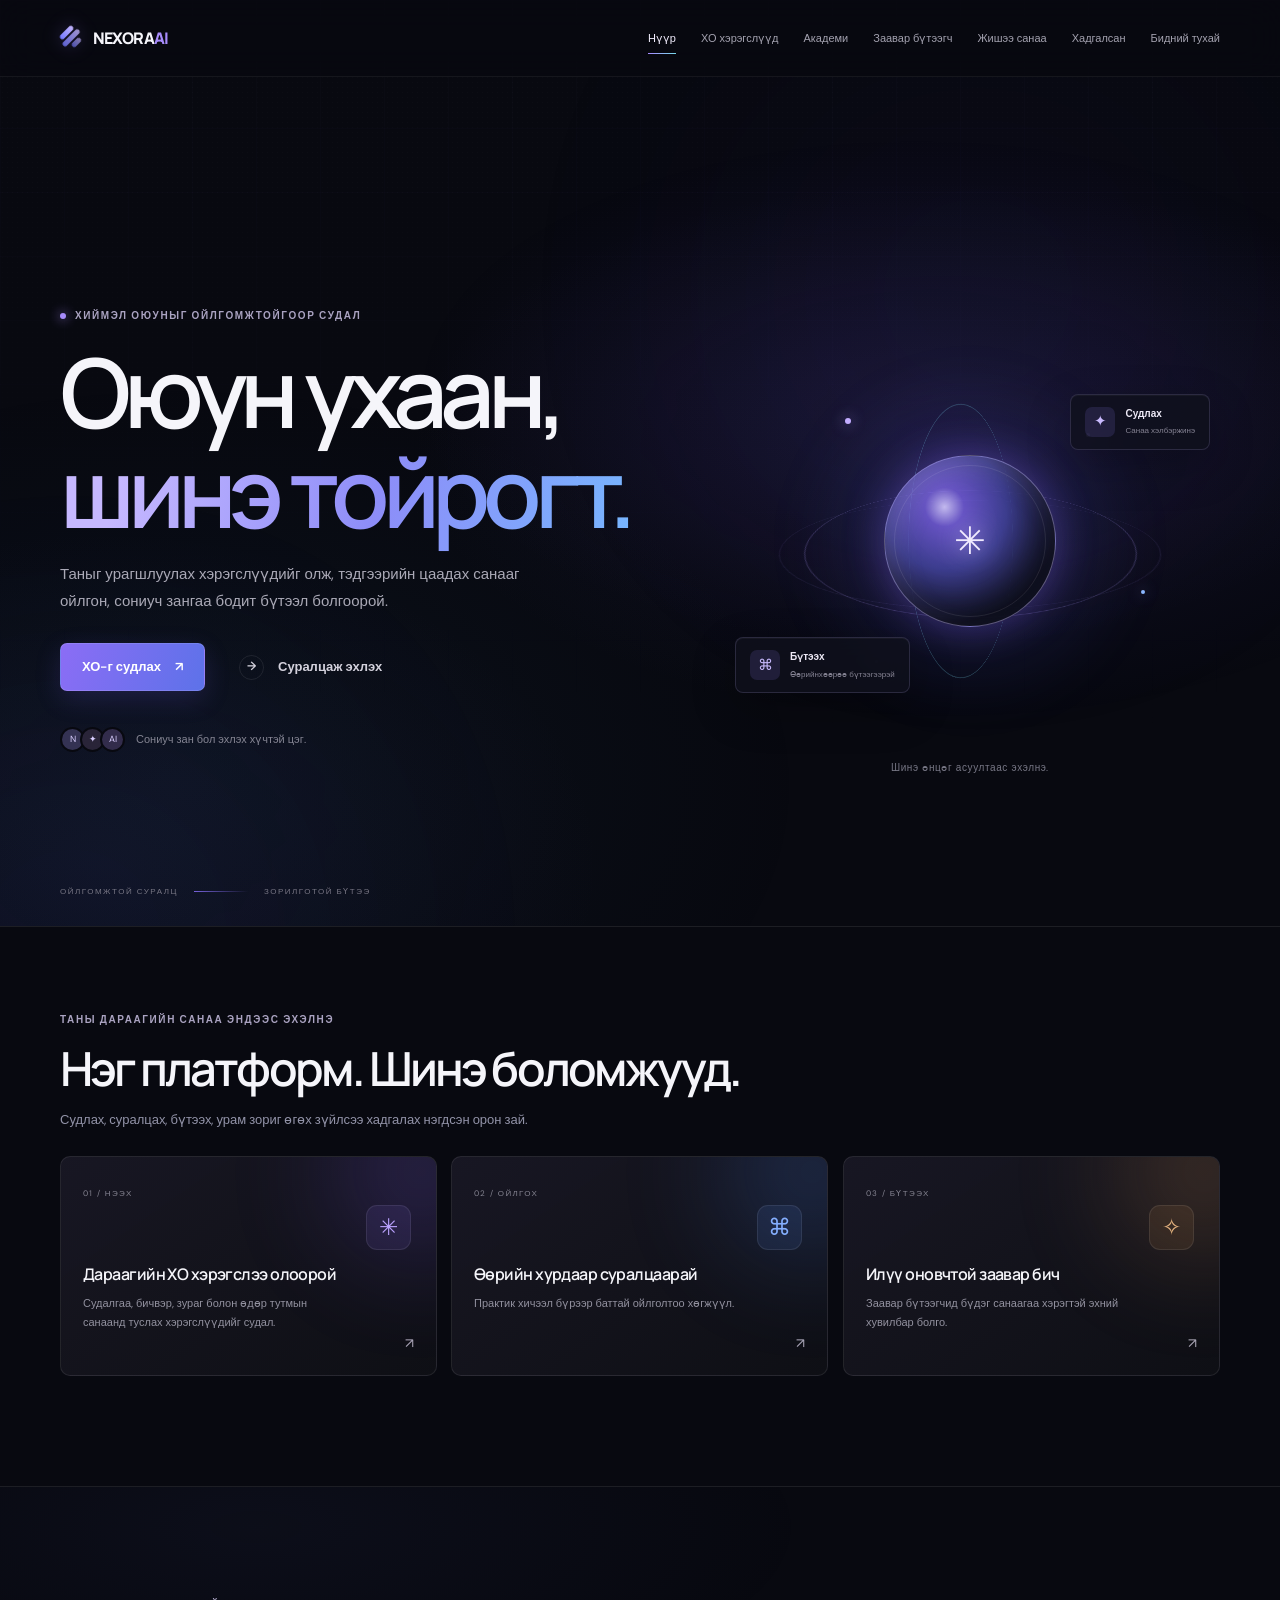
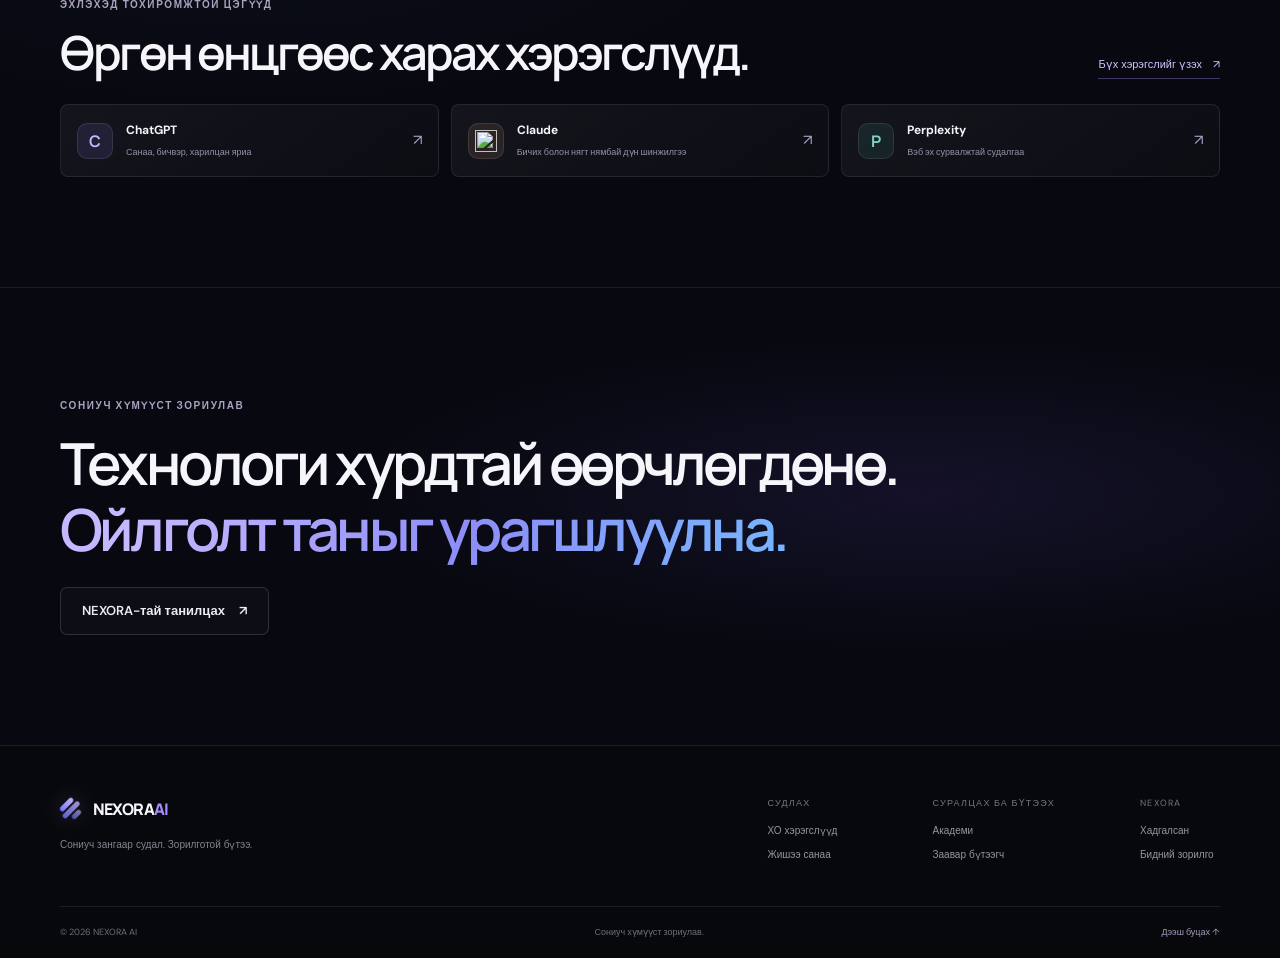
==== commit 8febc2e6: "fix error ,fix logo,fix wrong word" ====
--- a/index.html
+++ b/index.html
@@ -62,7 +62,7 @@
           <div class="section-heading reveal"><div><p class="eyebrow">Эхлэхэд тохиромжтой цэгүүд</p><h2>Өргөн өнцгөөс харах хэрэгслүүд.</h2></div><a class="text-link" href="explore.html">Бүх хэрэгслийг үзэх <span aria-hidden="true">↗</span></a></div>
           <div class="home-tool-grid">
             <a class="home-tool-card reveal" href="explore.html"><span class="tool-logo tone-violet">C</span><span><b>ChatGPT</b><small>Санаа, бичвэр, харилцан яриа</small></span><span class="card-arrow">↗</span></a>
-            <a class="home-tool-card reveal" href="explore.html"><span class="tool-logo tone-coral">✳</span><span><b>Claude</b><small>Бичих болон нягт нямбай дүн шинжилгээ</small></span><span class="card-arrow">↗</span></a>
+            <a class="home-tool-card reveal" href="explore.html"><span class="tool-logo tone-coral"><img class="tool-logo-image" src="https://cdn.simpleicons.org/claude" alt=""></span><span><b>Claude</b><small>Бичих болон нягт нямбай дүн шинжилгээ</small></span><span class="card-arrow">↗</span></a>
             <a class="home-tool-card reveal" href="explore.html"><span class="tool-logo tone-teal">P</span><span><b>Perplexity</b><small>Вэб эх сурвалжтай судалгаа</small></span><span class="card-arrow">↗</span></a>
           </div>
         </div>
--- a/css/style.css
+++ b/css/style.css
@@ -185,6 +185,7 @@
 .tool-card:hover { transform: translateY(-4px); border-color: rgba(154,137,231,.27); box-shadow: 0 14px 35px rgba(0,0,0,.18); }
 .tool-card-top, .prompt-card-top { display: flex; align-items: center; justify-content: space-between; }
 .tool-logo { display: grid; width: 36px; height: 36px; place-items: center; border: 1px solid rgba(255,255,255,.1); border-radius: 10px; font-family: var(--font-display); font-size: 16px; font-weight: 700; }
+.tool-logo-image { width: 22px; height: 22px; object-fit: contain; }
 .tone-violet { color: #c7b5ff; background: rgba(150,122,255,.12); }.tone-coral { color: #e9b69e; background: rgba(221,153,124,.12); }.tone-blue { color: #a2b9ff; background: rgba(111,134,255,.12); }.tone-cyan { color: #86d6de; background: rgba(86,193,201,.1); }.tone-teal { color: #83d2ca; background: rgba(72,183,165,.1); }.tone-slate { color: #d2d3e2; background: rgba(159,164,196,.1); }.tone-amber { color: #e6bd84; background: rgba(207,155,82,.1); }
 .tool-category, .prompt-category { padding: 4px 8px; border: 1px solid rgba(255,255,255,.07); border-radius: 4px; color: #92919e; font-size: 8px; }
 .tool-card h3 { margin: 17px 0 6px; font-size: 14px; font-weight: 600; letter-spacing: -.03em; }
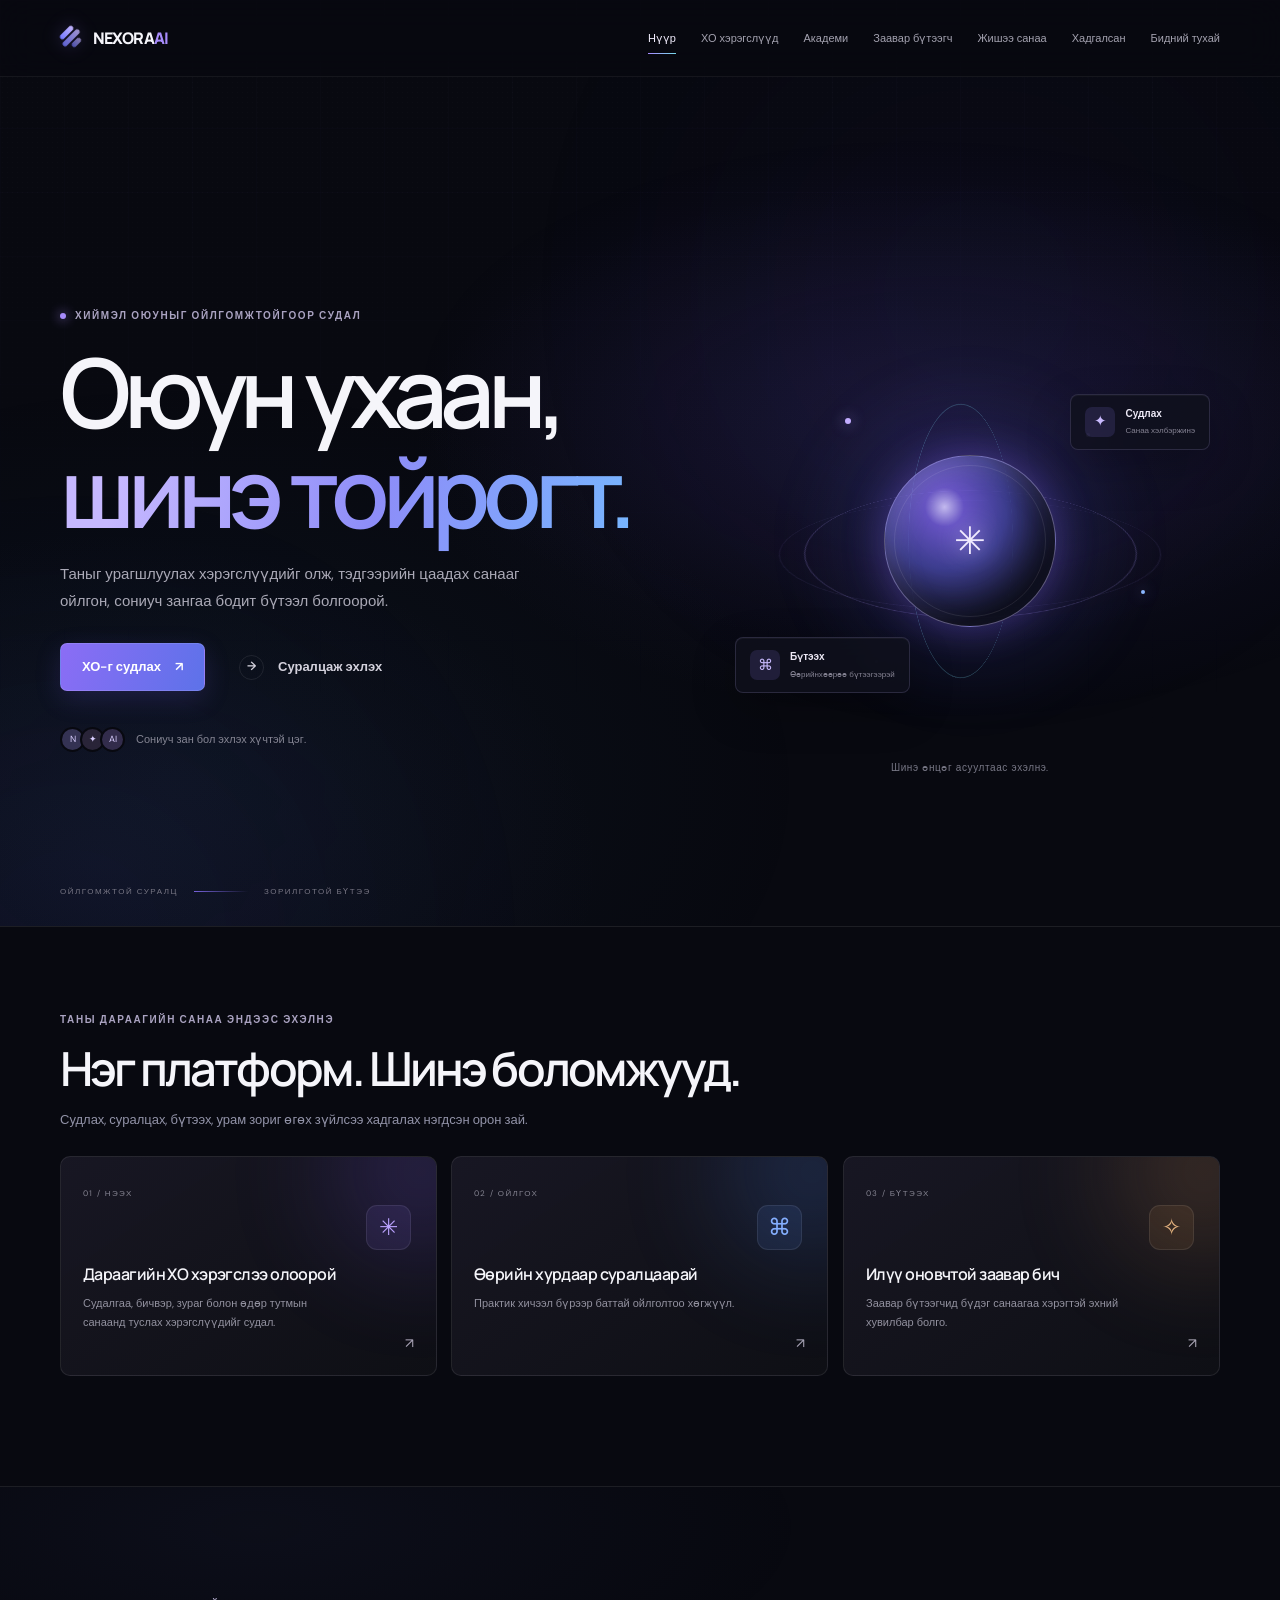
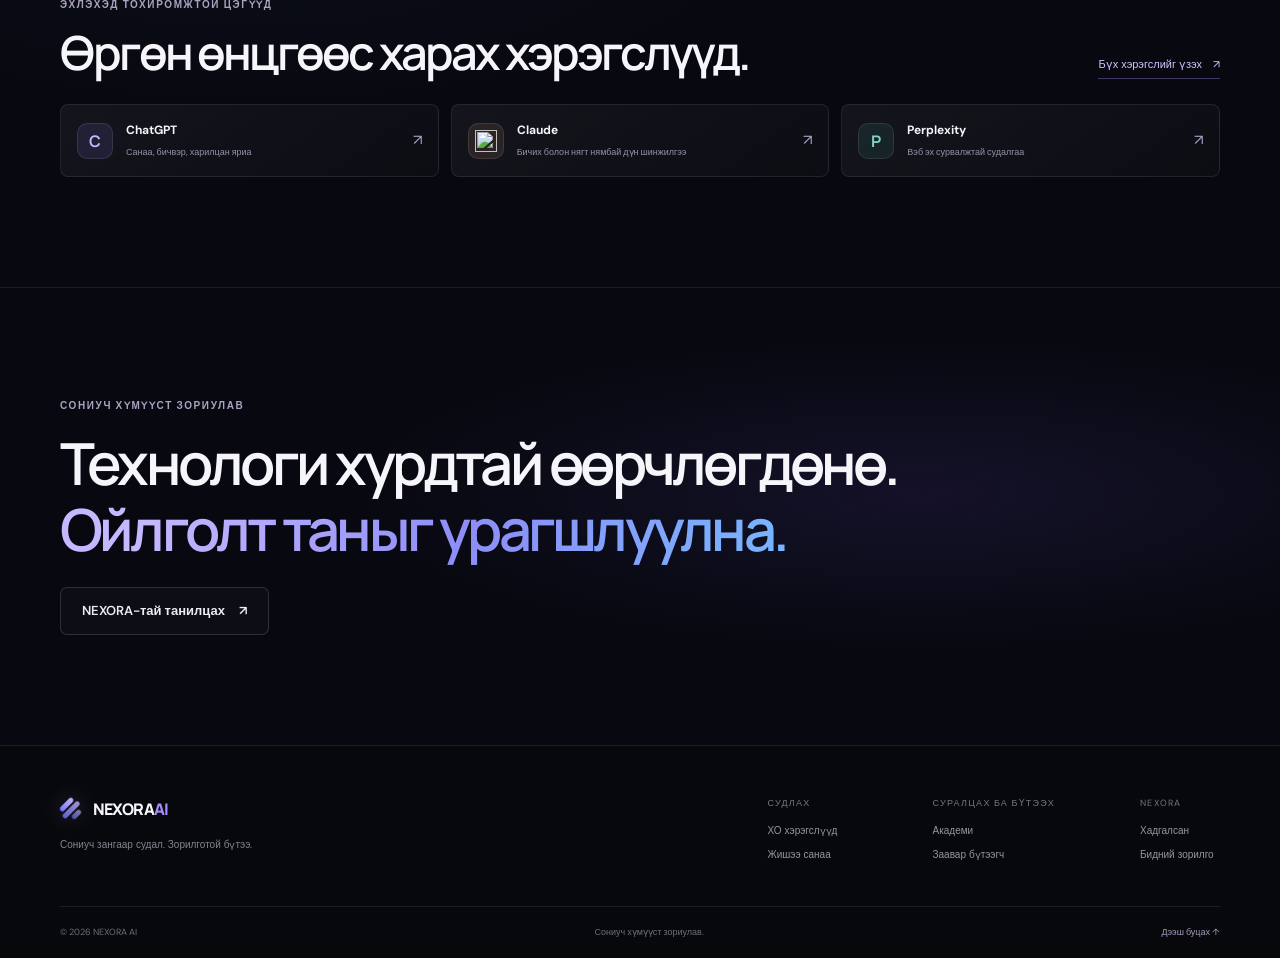
==== commit f94d9a92: "fixed logooos" ====
--- a/index.html
+++ b/index.html
@@ -32,13 +32,13 @@
               <a class="button button-primary magnetic" href="explore.html">ХО-г судлах <span aria-hidden="true">↗</span></a>
               <a class="button button-quiet" href="academy.html"><span class="play-icon" aria-hidden="true">→</span> Суралцаж эхлэх</a>
             </div>
-            <div class="hero-proof"><div class="avatar-stack" aria-hidden="true"><span>N</span><span>✦</span><span>AI</span></div><p>Сониуч зан бол эхлэх хүчтэй цэг.</p></div>
+            <div class="hero-proof"><div class="avatar-stack" aria-hidden="true"><span>N</span><span>✦&#xFE0E;</span><span>AI</span></div><p>Сониуч зан бол эхлэх хүчтэй цэг.</p></div>
           </div>
           <div class="hero-art hero-orb reveal" aria-label="Тойрог цагирагуудаар хүрээлэгдсэн, гэрэлтэх хиймэл оюуны цөм">
             <div class="orb-halo"></div><div class="orb-ring orb-ring-a"></div><div class="orb-ring orb-ring-b"></div><div class="orb-ring orb-ring-c"></div>
-            <div class="orb-core"><span>✳</span></div>
+            <div class="orb-core"><span>✳&#xFE0E;</span></div>
             <span class="orb-particle particle-a"></span><span class="orb-particle particle-b"></span><span class="orb-particle particle-c"></span><span class="orb-particle particle-d"></span>
-            <div class="orb-card orb-card-top"><span class="orb-card-icon">✦</span><span><b>Судлах</b><small>Санаа хэлбэржинэ</small></span></div>
+            <div class="orb-card orb-card-top"><span class="orb-card-icon">✦&#xFE0E;</span><span><b>Судлах</b><small>Санаа хэлбэржинэ</small></span></div>
             <div class="orb-card orb-card-bottom"><span class="orb-card-icon">⌘</span><span><b>Бүтээх</b><small>Өөрийнхөөрөө бүтээгээрэй</small></span></div>
             <span class="art-caption">Шинэ өнцөг асуултаас эхэлнэ.</span>
           </div>
@@ -50,9 +50,9 @@
         <div class="container">
           <div class="section-heading reveal"><div><p class="eyebrow">Таны дараагийн санаа эндээс эхэлнэ</p><h2>Нэг платформ. Шинэ боломжууд.</h2><p class="section-intro">Судлах, суралцах, бүтээх, урам зориг өгөх зүйлсээ хадгалах нэгдсэн орон зай.</p></div></div>
           <div class="featured-grid">
-            <a class="featured-card featured-purple reveal" href="explore.html"><span class="feature-index">01 / НЭЭХ</span><span class="feature-symbol symbol-purple" aria-hidden="true">✳</span><h3>Дараагийн ХО хэрэгслээ олоорой</h3><p>Судалгаа, бичвэр, зураг болон өдөр тутмын санаанд туслах хэрэгслүүдийг судал.</p><span class="card-arrow" aria-hidden="true">↗</span></a>
+            <a class="featured-card featured-purple reveal" href="explore.html"><span class="feature-index">01 / НЭЭХ</span><span class="feature-symbol symbol-purple" aria-hidden="true">✳&#xFE0E;</span><h3>Дараагийн ХО хэрэгслээ олоорой</h3><p>Судалгаа, бичвэр, зураг болон өдөр тутмын санаанд туслах хэрэгслүүдийг судал.</p><span class="card-arrow" aria-hidden="true">↗</span></a>
             <a class="featured-card featured-blue reveal" href="academy.html"><span class="feature-index">02 / ОЙЛГОХ</span><span class="feature-symbol symbol-blue" aria-hidden="true">⌘</span><h3>Өөрийн хурдаар суралцаарай</h3><p>Практик хичээл бүрээр баттай ойлголтоо хөгжүүл.</p><span class="card-arrow" aria-hidden="true">↗</span></a>
-            <a class="featured-card featured-amber reveal" href="prompt-studio.html"><span class="feature-index">03 / БҮТЭЭХ</span><span class="feature-symbol symbol-amber" aria-hidden="true">✧</span><h3>Илүү оновчтой заавар бич</h3><p>Заавар бүтээгчид бүдэг санаагаа хэрэгтэй эхний хувилбар болго.</p><span class="card-arrow" aria-hidden="true">↗</span></a>
+            <a class="featured-card featured-amber reveal" href="prompt-studio.html"><span class="feature-index">03 / БҮТЭЭХ</span><span class="feature-symbol symbol-amber" aria-hidden="true">✧&#xFE0E;</span><h3>Илүү оновчтой заавар бич</h3><p>Заавар бүтээгчид бүдэг санаагаа хэрэгтэй эхний хувилбар болго.</p><span class="card-arrow" aria-hidden="true">↗</span></a>
           </div>
         </div>
       </section>
--- a/css/style.css
+++ b/css/style.css
@@ -16,7 +16,7 @@
 
 * { box-sizing: border-box; }
 html { scroll-behavior: smooth; scroll-padding-top: 86px; }
-body { margin: 0; background: var(--bg); color: var(--text); font-family: var(--font-body); font-size: 15px; line-height: 1.65; -webkit-font-smoothing: antialiased; }
+body { margin: 0; background: var(--bg); color: var(--text); font-family: var(--font-body); font-size: 15px; line-height: 1.65; font-variant-emoji: text; -webkit-font-smoothing: antialiased; }
 body::before { position: fixed; inset: 0; z-index: -1; background-image: radial-gradient(rgba(255,255,255,.028) .65px, transparent .65px); background-size: 5px 5px; content: ""; pointer-events: none; }
 a { color: inherit; text-decoration: none; }
 button, input, textarea { font: inherit; }
